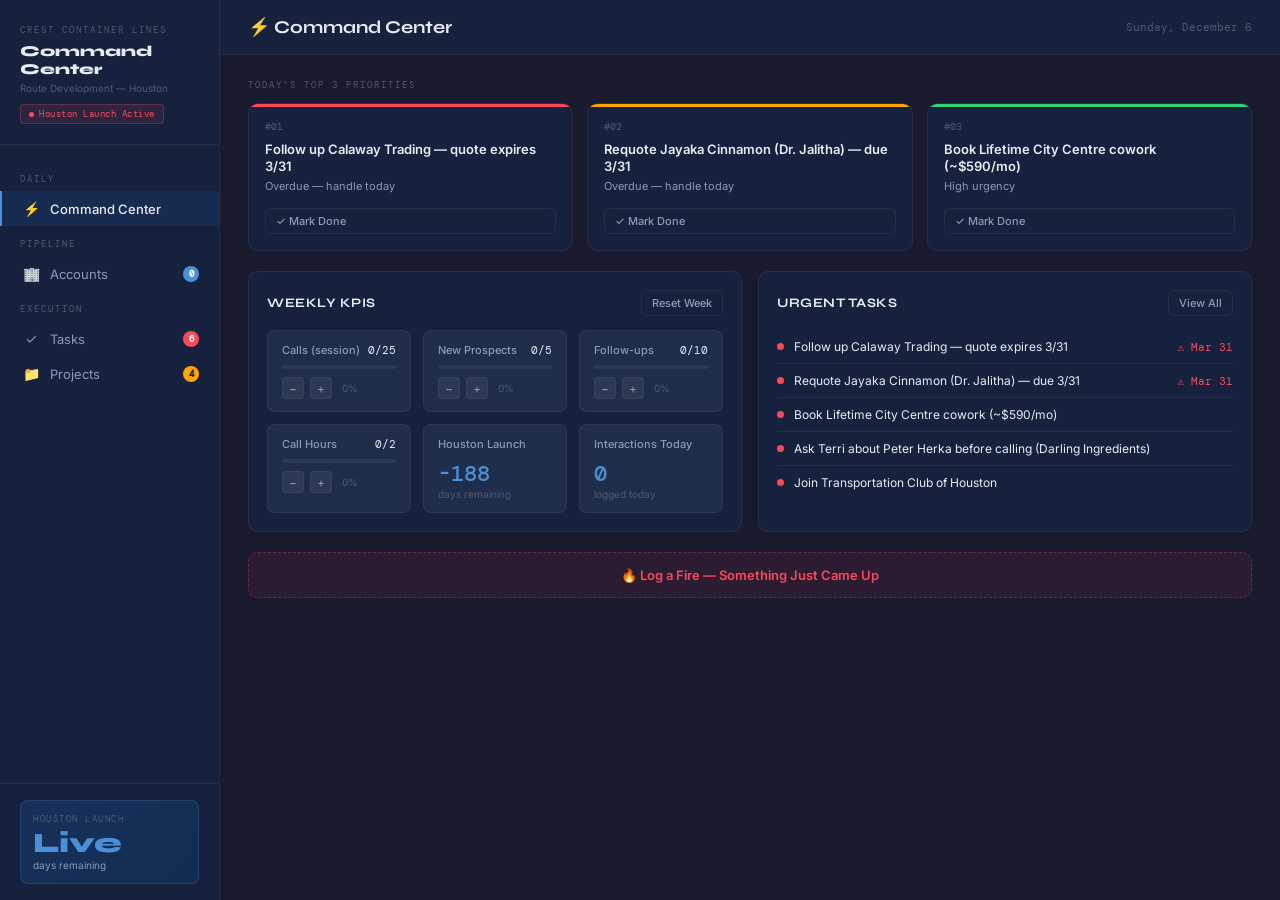
==== hunter-command-center.html @ 7bd04081 "Add files via upload" ====
<!DOCTYPE html>
<html lang="en">
<head>
<meta charset="UTF-8">
<meta name="viewport" content="width=device-width, initial-scale=1.0">
<title>Hunter's Command Center</title>
<link href="https://fonts.googleapis.com/css2?family=DM+Mono:wght@400;500&family=Syne:wght@400;600;700;800&family=Inter:wght@300;400;500;600&display=swap" rel="stylesheet">
<style>
  :root {
    --navy: #1B3A6B;
    --navy-dark: #1A1A2E;
    --surface: #16213E;
    --surface-2: #1e2d4a;
    --accent: #0F3460;
    --accent-2: #2a4a7f;
    --text: #e8edf5;
    --text-dim: #8a9bb5;
    --text-muted: #4a5a72;
    --hot: #ff4757;
    --warm: #ffa502;
    --cold: #2ed573;
    --high: #ff4757;
    --medium: #ffa502;
    --low: #54a0ff;
    --border: rgba(255,255,255,0.06);
    --border-hover: rgba(255,255,255,0.12);
    --sidebar-width: 220px;
    --font-display: 'Syne', sans-serif;
    --font-body: 'Inter', sans-serif;
    --font-mono: 'DM Mono', monospace;
  }
  * { margin: 0; padding: 0; box-sizing: border-box; }
  body { font-family: var(--font-body); background: var(--navy-dark); color: var(--text); height: 100vh; overflow: hidden; display: flex; }

  /* SIDEBAR */
  #sidebar { width: var(--sidebar-width); background: var(--surface); border-right: 1px solid var(--border); display: flex; flex-direction: column; flex-shrink: 0; z-index: 10; }
  .sidebar-brand { padding: 24px 20px 20px; border-bottom: 1px solid var(--border); }
  .sidebar-brand .brand-tag { font-family: var(--font-mono); font-size: 9px; color: var(--text-muted); text-transform: uppercase; letter-spacing: 2px; margin-bottom: 6px; }
  .sidebar-brand h1 { font-family: var(--font-display); font-size: 15px; font-weight: 800; color: var(--text); line-height: 1.2; }
  .sidebar-brand .brand-sub { font-size: 10px; color: var(--text-muted); margin-top: 4px; }
  .houston-badge { display: inline-flex; align-items: center; gap: 5px; background: rgba(255,71,87,0.1); border: 1px solid rgba(255,71,87,0.25); border-radius: 4px; padding: 3px 8px; margin-top: 10px; font-family: var(--font-mono); font-size: 9px; color: var(--hot); letter-spacing: 0.5px; }
  .houston-badge .dot { width: 5px; height: 5px; background: var(--hot); border-radius: 50%; animation: pulse 2s infinite; }
  @keyframes pulse { 0%,100%{opacity:1} 50%{opacity:0.3} }
  .sidebar-nav { padding: 16px 0; flex: 1; }
  .nav-section-label { font-family: var(--font-mono); font-size: 9px; color: var(--text-muted); text-transform: uppercase; letter-spacing: 2px; padding: 0 20px; margin: 12px 0 6px; }
  .nav-item { display: flex; align-items: center; gap: 10px; padding: 9px 20px; cursor: pointer; transition: all 0.15s; border-left: 2px solid transparent; font-size: 13px; font-weight: 400; color: var(--text-dim); user-select: none; }
  .nav-item:hover { background: rgba(255,255,255,0.04); color: var(--text); }
  .nav-item.active { background: rgba(27,58,107,0.4); border-left-color: #4a90d9; color: var(--text); font-weight: 500; }
  .nav-item .nav-icon { font-size: 14px; width: 18px; text-align: center; }
  .nav-badge { margin-left: auto; background: var(--hot); color: white; font-size: 9px; font-weight: 600; padding: 2px 5px; border-radius: 10px; font-family: var(--font-mono); min-width: 16px; text-align: center; }
  .nav-badge.warm { background: var(--warm); color: #1a1a1a; }
  .nav-badge.blue { background: #4a90d9; }
  .sidebar-footer { padding: 16px 20px; border-top: 1px solid var(--border); }
  .countdown-widget { background: linear-gradient(135deg,rgba(27,58,107,0.6),rgba(15,52,96,0.6)); border: 1px solid rgba(74,144,217,0.2); border-radius: 8px; padding: 12px; }
  .countdown-widget .label { font-family: var(--font-mono); font-size: 9px; color: var(--text-muted); text-transform: uppercase; letter-spacing: 1.5px; margin-bottom: 4px; }
  .countdown-widget .days { font-family: var(--font-display); font-size: 28px; font-weight: 800; color: #4a90d9; line-height: 1; }
  .countdown-widget .days-label { font-size: 10px; color: var(--text-dim); margin-top: 2px; }

  /* MAIN */
  #main { flex: 1; overflow: hidden; display: flex; flex-direction: column; }
  .topbar { padding: 16px 28px; border-bottom: 1px solid var(--border); display: flex; align-items: center; justify-content: space-between; background: var(--surface); flex-shrink: 0; }
  .topbar-title { font-family: var(--font-display); font-size: 18px; font-weight: 700; }
  .topbar-actions { display: flex; gap: 10px; align-items: center; }
  .btn { padding: 7px 14px; border-radius: 6px; border: none; cursor: pointer; font-size: 12px; font-weight: 500; font-family: var(--font-body); transition: all 0.15s; display: inline-flex; align-items: center; gap: 6px; }
  .btn-primary { background: #1B3A6B; color: white; border: 1px solid rgba(74,144,217,0.3); }
  .btn-primary:hover { background: #2a4a7f; }
  .btn-ghost { background: transparent; color: var(--text-dim); border: 1px solid var(--border); }
  .btn-ghost:hover { background: rgba(255,255,255,0.05); color: var(--text); border-color: var(--border-hover); }
  .btn-danger { background: rgba(255,71,87,0.15); color: var(--hot); border: 1px solid rgba(255,71,87,0.3); }
  .btn-danger:hover { background: rgba(255,71,87,0.25); }
  .btn-sm { padding: 5px 10px; font-size: 11px; }
  .page-content { flex: 1; overflow-y: auto; padding: 24px 28px; }
  .page-content::-webkit-scrollbar { width: 4px; }
  .page-content::-webkit-scrollbar-thumb { background: var(--accent-2); border-radius: 2px; }
  .page { display: none; }
  .page.active { display: block; }

  /* CARDS */
  .card { background: var(--surface); border: 1px solid var(--border); border-radius: 10px; padding: 18px; transition: border-color 0.15s; }
  .card:hover { border-color: var(--border-hover); }
  .card-header { display: flex; align-items: center; justify-content: space-between; margin-bottom: 14px; }
  .card-title { font-family: var(--font-display); font-size: 13px; font-weight: 700; color: var(--text); text-transform: uppercase; letter-spacing: 0.5px; }
  .section-label { font-family: var(--font-mono); font-size: 9px; color: var(--text-muted); text-transform: uppercase; letter-spacing: 2px; margin-bottom: 12px; }
  .grid-2 { display: grid; grid-template-columns: 1fr 1fr; gap: 16px; }
  .mb-20 { margin-bottom: 20px; }

  /* TOP 3 */
  .top3-grid { display: grid; grid-template-columns: repeat(3,1fr); gap: 14px; margin-bottom: 20px; }
  .top3-card { background: var(--surface); border: 1px solid var(--border); border-radius: 10px; padding: 16px; position: relative; overflow: hidden; }
  .top3-card::before { content:''; position: absolute; top:0; left:0; right:0; height:3px; }
  .top3-card.priority-1::before { background: var(--hot); }
  .top3-card.priority-2::before { background: var(--warm); }
  .top3-card.priority-3::before { background: var(--cold); }
  .top3-number { font-family: var(--font-mono); font-size: 10px; color: var(--text-muted); margin-bottom: 8px; }
  .top3-action { font-size: 13px; font-weight: 600; color: var(--text); margin-bottom: 4px; line-height: 1.3; }
  .top3-why { font-size: 11px; color: var(--text-dim); margin-bottom: 14px; line-height: 1.4; }

  /* KPI */
  .kpi-grid { display: grid; grid-template-columns: repeat(3,1fr); gap: 12px; }
  .kpi-item { background: var(--surface-2); border: 1px solid var(--border); border-radius: 8px; padding: 12px 14px; }
  .kpi-header { display: flex; justify-content: space-between; align-items: center; margin-bottom: 8px; }
  .kpi-label { font-size: 11px; color: var(--text-dim); font-weight: 500; }
  .kpi-value { font-family: var(--font-mono); font-size: 11px; color: var(--text); }
  .kpi-bar-track { height: 4px; background: rgba(255,255,255,0.06); border-radius: 2px; overflow: hidden; margin-bottom: 8px; }
  .kpi-bar-fill { height: 100%; border-radius: 2px; transition: width 0.3s; background: #4a90d9; }
  .kpi-controls { display: flex; gap: 6px; align-items: center; }
  .kpi-btn { background: rgba(255,255,255,0.06); border: 1px solid var(--border); border-radius: 4px; color: var(--text-dim); cursor: pointer; font-size: 12px; width: 22px; height: 22px; display: flex; align-items: center; justify-content: center; transition: all 0.15s; font-family: var(--font-body); }
  .kpi-btn:hover { background: rgba(255,255,255,0.1); color: var(--text); }

  /* FIRE */
  .fire-btn { width: 100%; padding: 14px; background: rgba(255,71,87,0.08); border: 1px dashed rgba(255,71,87,0.3); border-radius: 10px; color: var(--hot); cursor: pointer; font-size: 13px; font-weight: 600; font-family: var(--font-body); transition: all 0.15s; display: flex; align-items: center; justify-content: center; gap: 8px; }
  .fire-btn:hover { background: rgba(255,71,87,0.14); border-style: solid; }

  /* HOME TASKS */
  .task-row { display: flex; align-items: center; gap: 10px; padding: 9px 0; border-bottom: 1px solid var(--border); font-size: 12px; }
  .task-row:last-child { border-bottom: none; }
  .task-urgency-dot { width: 7px; height: 7px; border-radius: 50%; flex-shrink: 0; }
  .urgency-high { background: var(--high); }
  .urgency-medium { background: var(--medium); }
  .urgency-low { background: var(--low); }
  .task-name { flex: 1; color: var(--text); }
  .task-due { color: var(--text-muted); font-size: 11px; font-family: var(--font-mono); }
  .task-overdue { color: var(--hot); }

  /* CRM */
  .pipeline-tabs { display: flex; gap: 6px; margin-bottom: 20px; flex-wrap: wrap; }
  .pipeline-tab { padding: 5px 12px; border-radius: 20px; font-size: 11px; font-weight: 500; cursor: pointer; border: 1px solid var(--border); background: transparent; color: var(--text-dim); transition: all 0.15s; font-family: var(--font-body); display: flex; align-items: center; gap: 5px; }
  .pipeline-tab:hover { border-color: var(--border-hover); color: var(--text); }
  .pipeline-tab.active { background: #1B3A6B; border-color: rgba(74,144,217,0.4); color: white; }
  .pipeline-tab .tab-count { background: rgba(255,255,255,0.15); border-radius: 10px; padding: 1px 5px; font-size: 9px; font-family: var(--font-mono); }
  .crm-search { position: relative; margin-bottom: 16px; }
  .crm-search input { width: 100%; background: var(--surface); border: 1px solid var(--border); border-radius: 8px; padding: 10px 16px 10px 36px; color: var(--text); font-size: 13px; font-family: var(--font-body); outline: none; transition: border-color 0.15s; }
  .crm-search input:focus { border-color: rgba(74,144,217,0.4); }
  .crm-search input::placeholder { color: var(--text-muted); }
  .crm-search .search-icon { position: absolute; left: 12px; top: 50%; transform: translateY(-50%); color: var(--text-muted); font-size: 13px; }
  .accounts-list { display: flex; flex-direction: column; gap: 8px; }
  .account-card { background: var(--surface); border: 1px solid var(--border); border-radius: 10px; padding: 16px; cursor: pointer; transition: all 0.15s; }
  .account-card:hover { border-color: var(--border-hover); background: var(--surface-2); }
  .account-card.stale-warn { border-left: 3px solid var(--warm); }
  .account-card.stale-hot { border-left: 3px solid var(--hot); }
  .account-card-header { display: flex; align-items: flex-start; justify-content: space-between; margin-bottom: 8px; }
  .account-name { font-weight: 600; font-size: 14px; color: var(--text); }
  .account-company { font-size: 11px; color: var(--text-dim); margin-top: 1px; }
  .account-meta { display: flex; gap: 8px; align-items: center; flex-wrap: wrap; margin-top: 8px; }
  .tag { display: inline-flex; align-items: center; padding: 2px 8px; border-radius: 4px; font-size: 10px; font-weight: 500; font-family: var(--font-mono); }
  .tag-stage { background: rgba(74,144,217,0.12); color: #4a90d9; border: 1px solid rgba(74,144,217,0.2); }
  .tag-commodity { background: rgba(46,213,115,0.1); color: var(--cold); border: 1px solid rgba(46,213,115,0.2); }
  .tag-project { background: rgba(27,58,107,0.5); color: var(--text-dim); border: 1px solid rgba(74,144,217,0.15); }
  .account-touches { font-family: var(--font-mono); font-size: 10px; color: var(--text-muted); }
  .stale-badge { font-family: var(--font-mono); font-size: 9px; padding: 2px 7px; border-radius: 4px; }
  .stale-warn-badge { background: rgba(255,165,2,0.1); color: var(--warm); border: 1px solid rgba(255,165,2,0.25); }
  .stale-hot-badge { background: rgba(255,71,87,0.1); color: var(--hot); border: 1px solid rgba(255,71,87,0.25); }

  /* MODAL */
  .modal-overlay { position: fixed; inset: 0; background: rgba(0,0,0,0.7); z-index: 100; display: none; align-items: center; justify-content: center; padding: 20px; }
  .modal-overlay.open { display: flex; }
  .modal { background: var(--surface); border: 1px solid var(--border-hover); border-radius: 14px; width: 100%; max-width: 720px; max-height: 85vh; overflow-y: auto; padding: 28px; }
  .modal::-webkit-scrollbar { width: 4px; }
  .modal::-webkit-scrollbar-thumb { background: var(--accent-2); border-radius: 2px; }
  .modal-header { display: flex; justify-content: space-between; align-items: flex-start; margin-bottom: 20px; }
  .modal-close { background: transparent; border: 1px solid var(--border); color: var(--text-dim); cursor: pointer; border-radius: 6px; width: 30px; height: 30px; display: flex; align-items: center; justify-content: center; font-size: 14px; transition: all 0.15s; font-family: var(--font-body); }
  .modal-close:hover { background: rgba(255,255,255,0.06); color: var(--text); }
  .modal-section { margin-bottom: 20px; padding-bottom: 20px; border-bottom: 1px solid var(--border); }
  .modal-section:last-child { border-bottom: none; margin-bottom: 0; padding-bottom: 0; }
  .modal-label { font-family: var(--font-mono); font-size: 9px; color: var(--text-muted); text-transform: uppercase; letter-spacing: 2px; margin-bottom: 10px; }
  .field-grid { display: grid; grid-template-columns: 1fr 1fr; gap: 10px; }
  .field-item label { display: block; font-size: 10px; color: var(--text-muted); margin-bottom: 4px; }
  .field-item input, .field-item select, .field-item textarea { width: 100%; background: var(--accent); border: 1px solid var(--border); border-radius: 6px; padding: 8px 10px; color: var(--text); font-size: 12px; font-family: var(--font-body); outline: none; transition: border-color 0.15s; }
  .field-item textarea { resize: vertical; min-height: 70px; }
  .field-item input:focus, .field-item select:focus, .field-item textarea:focus { border-color: rgba(74,144,217,0.4); }
  .field-item select option { background: var(--surface); }
  .interaction-item { padding: 10px 12px; background: var(--accent); border-radius: 7px; margin-bottom: 8px; font-size: 12px; }
  .interaction-meta { display: flex; gap: 8px; align-items: center; margin-bottom: 4px; }
  .interaction-date { font-family: var(--font-mono); font-size: 10px; color: var(--text-muted); }
  .interaction-type { font-family: var(--font-mono); font-size: 9px; padding: 1px 6px; border-radius: 3px; background: rgba(74,144,217,0.15); color: #4a90d9; }
  .interaction-text { color: var(--text-dim); line-height: 1.4; }
  .touch-count-display { font-family: var(--font-mono); font-size: 11px; color: var(--text-muted); }

  /* TASKS */
  .tasks-filters { display: flex; gap: 8px; margin-bottom: 16px; flex-wrap: wrap; align-items: center; }
  .filter-btn { padding: 4px 12px; border-radius: 20px; font-size: 11px; cursor: pointer; border: 1px solid var(--border); background: transparent; color: var(--text-dim); transition: all 0.15s; font-family: var(--font-body); }
  .filter-btn:hover { border-color: var(--border-hover); color: var(--text); }
  .filter-btn.active { background: #1B3A6B; border-color: rgba(74,144,217,0.4); color: white; }
  .quick-add-bar { display: flex; gap: 8px; margin-bottom: 16px; }
  .quick-add-bar input { flex: 1; background: var(--surface); border: 1px solid var(--border); border-radius: 8px; padding: 10px 14px; color: var(--text); font-size: 13px; font-family: var(--font-body); outline: none; transition: border-color 0.15s; }
  .quick-add-bar input:focus { border-color: rgba(74,144,217,0.4); }
  .quick-add-bar input::placeholder { color: var(--text-muted); }
  .tasks-list { display: flex; flex-direction: column; gap: 6px; }
  .task-item { background: var(--surface); border: 1px solid var(--border); border-radius: 8px; padding: 12px 14px; display: flex; align-items: center; gap: 12px; transition: all 0.15s; }
  .task-item:hover { border-color: var(--border-hover); }
  .task-item.completed { opacity: 0.45; }
  .task-check { width: 17px; height: 17px; border-radius: 4px; border: 1.5px solid var(--text-muted); cursor: pointer; flex-shrink: 0; transition: all 0.15s; display: flex; align-items: center; justify-content: center; font-size: 10px; }
  .task-check:hover { border-color: #4a90d9; }
  .task-check.checked { background: #4a90d9; border-color: #4a90d9; color: white; }
  .task-info { flex: 1; }
  .task-title { font-size: 13px; color: var(--text); font-weight: 500; }
  .task-meta-row { display: flex; gap: 8px; align-items: center; margin-top: 3px; }
  .task-meta-item { font-size: 10px; color: var(--text-muted); font-family: var(--font-mono); }
  .task-meta-item.overdue { color: var(--hot); }
  .task-meta-item.today { color: var(--warm); }
  .urgency-badge { font-size: 9px; font-family: var(--font-mono); padding: 2px 6px; border-radius: 3px; font-weight: 500; }
  .urgency-badge.high { background: rgba(255,71,87,0.12); color: var(--high); }
  .urgency-badge.medium { background: rgba(255,165,2,0.12); color: var(--medium); }
  .urgency-badge.low { background: rgba(84,160,255,0.12); color: var(--low); }
  .recurring-badge { font-size: 9px; font-family: var(--font-mono); padding: 2px 6px; border-radius: 3px; background: rgba(46,213,115,0.1); color: var(--cold); }
  .task-actions { display: flex; gap: 4px; opacity: 0; transition: opacity 0.15s; }
  .task-item:hover .task-actions { opacity: 1; }
  .task-action-btn { background: transparent; border: 1px solid var(--border); border-radius: 4px; color: var(--text-muted); cursor: pointer; width: 24px; height: 24px; display: flex; align-items: center; justify-content: center; font-size: 11px; transition: all 0.15s; font-family: var(--font-body); }
  .task-action-btn:hover { color: var(--text); border-color: var(--border-hover); }
  .task-action-btn.delete:hover { color: var(--hot); border-color: rgba(255,71,87,0.3); }
  .task-modal-grid { display: grid; grid-template-columns: 1fr 1fr; gap: 12px; margin-bottom: 14px; }
  .form-field label { display: block; font-size: 10px; color: var(--text-muted); margin-bottom: 4px; font-family: var(--font-mono); text-transform: uppercase; letter-spacing: 1px; }
  .form-field input, .form-field select, .form-field textarea { width: 100%; background: var(--accent); border: 1px solid var(--border); border-radius: 6px; padding: 8px 10px; color: var(--text); font-size: 12px; font-family: var(--font-body); outline: none; transition: border-color 0.15s; }
  .form-field input:focus, .form-field select:focus, .form-field textarea:focus { border-color: rgba(74,144,217,0.4); }
  .form-field select option { background: var(--surface); }

  /* PROJECTS */
  .projects-grid { display: grid; grid-template-columns: repeat(auto-fill,minmax(320px,1fr)); gap: 16px; }
  .project-card { background: var(--surface); border: 1px solid var(--border); border-radius: 12px; overflow: hidden; transition: all 0.15s; }
  .project-card:hover { border-color: var(--border-hover); }
  .project-color-bar { height: 4px; }
  .project-snapshot { padding: 18px; border-bottom: 1px solid var(--border); }
  .project-snapshot-header { display: flex; justify-content: space-between; align-items: flex-start; margin-bottom: 10px; }
  .project-name { font-family: var(--font-display); font-size: 14px; font-weight: 700; color: var(--text); }
  .project-customer { font-size: 11px; color: var(--text-dim); margin-top: 2px; }
  .status-badge { font-size: 9px; font-family: var(--font-mono); padding: 3px 8px; border-radius: 4px; font-weight: 600; }
  .status-new { background: rgba(84,160,255,0.12); color: var(--low); }
  .status-inprogress { background: rgba(255,165,2,0.12); color: var(--medium); }
  .status-quoted { background: rgba(46,213,115,0.1); color: var(--cold); }
  .status-done { background: rgba(255,255,255,0.06); color: var(--text-muted); }
  .project-blocker { font-size: 11px; color: var(--warm); margin-bottom: 6px; display: flex; align-items: flex-start; gap: 5px; }
  .project-next { font-size: 11px; color: var(--text-dim); display: flex; align-items: flex-start; gap: 5px; }
  .project-detail { padding: 16px 18px; }
  .project-detail-toggle { display: flex; align-items: center; justify-content: space-between; cursor: pointer; font-size: 11px; color: var(--text-muted); margin-bottom: 12px; padding-bottom: 10px; border-bottom: 1px solid var(--border); }
  .project-notes-log { max-height: 160px; overflow-y: auto; margin-bottom: 12px; }
  .project-notes-log::-webkit-scrollbar { width: 3px; }
  .project-notes-log::-webkit-scrollbar-thumb { background: var(--accent-2); }
  .note-entry { padding: 8px 10px; background: var(--accent); border-radius: 6px; margin-bottom: 6px; font-size: 11px; color: var(--text-dim); line-height: 1.4; }
  .note-entry .note-date { font-family: var(--font-mono); font-size: 9px; color: var(--text-muted); margin-bottom: 3px; }
  .project-actions { display: flex; gap: 8px; flex-wrap: wrap; }

  /* CLOSING NOTE */
  .closing-note-banner { position: fixed; bottom: 20px; right: 20px; background: var(--surface); border: 1px solid rgba(255,165,2,0.3); border-radius: 10px; padding: 16px 18px; width: 320px; z-index: 50; box-shadow: 0 8px 32px rgba(0,0,0,0.4); display: none; }
  .closing-note-banner.show { display: block; }
  .closing-note-banner h4 { font-size: 12px; font-weight: 600; color: var(--warm); margin-bottom: 6px; }
  .closing-note-banner p { font-size: 11px; color: var(--text-dim); margin-bottom: 10px; }
  .closing-note-banner textarea { width: 100%; background: var(--accent); border: 1px solid var(--border); border-radius: 6px; padding: 8px; color: var(--text); font-size: 11px; font-family: var(--font-body); resize: none; height: 60px; outline: none; margin-bottom: 8px; }
  .closing-note-actions { display: flex; gap: 6px; }

  /* FIRE MODAL */
  .fire-modal-content { padding: 8px 0; }
  .fire-modal-content textarea { width: 100%; background: var(--accent); border: 1px solid var(--border); border-radius: 8px; padding: 12px; color: var(--text); font-size: 13px; font-family: var(--font-body); resize: none; height: 80px; outline: none; margin-bottom: 12px; }

  /* EMPTY STATE */
  .empty-state { text-align: center; padding: 60px 20px; color: var(--text-muted); }
  .empty-state .empty-icon { font-size: 32px; margin-bottom: 12px; }
  .empty-state h3 { font-size: 14px; color: var(--text-dim); margin-bottom: 6px; }
  .empty-state p { font-size: 12px; }

  /* TOAST */
  .toast { position: fixed; bottom: 20px; left: 50%; transform: translateX(-50%) translateY(80px); background: var(--surface-2); border: 1px solid var(--border-hover); border-radius: 8px; padding: 10px 18px; font-size: 12px; color: var(--text); z-index: 200; transition: transform 0.25s ease; box-shadow: 0 4px 20px rgba(0,0,0,0.4); }
  .toast.show { transform: translateX(-50%) translateY(0); }
  .full-width { width: 100%; }
</style>
</head>
<body>

<nav id="sidebar">
  <div class="sidebar-brand">
    <div class="brand-tag">Crest Container Lines</div>
    <h1>Command<br>Center</h1>
    <div class="brand-sub">Route Development — Houston</div>
    <div class="houston-badge"><span class="dot"></span>Houston Launch Active</div>
  </div>
  <div class="sidebar-nav">
    <div class="nav-section-label">Daily</div>
    <div class="nav-item active" data-page="home"><span class="nav-icon">⚡</span>Command Center</div>
    <div class="nav-section-label">Pipeline</div>
    <div class="nav-item" data-page="crm"><span class="nav-icon">🏢</span>Accounts<span class="nav-badge blue" id="crm-badge">0</span></div>
    <div class="nav-section-label">Execution</div>
    <div class="nav-item" data-page="tasks"><span class="nav-icon">✓</span>Tasks<span class="nav-badge" id="tasks-badge" style="display:none">0</span></div>
    <div class="nav-item" data-page="projects"><span class="nav-icon">📁</span>Projects<span class="nav-badge warm" id="projects-badge">0</span></div>
  </div>
  <div class="sidebar-footer">
    <div class="countdown-widget">
      <div class="label">Houston Launch</div>
      <div class="days" id="countdown-days">--</div>
      <div class="days-label">days remaining</div>
    </div>
  </div>
</nav>

<div id="main">

  <!-- HOME -->
  <div id="page-home" class="page active">
    <div class="topbar">
      <div class="topbar-title">⚡ Command Center</div>
      <div class="topbar-actions"><span style="font-size:11px;color:var(--text-muted);font-family:var(--font-mono)" id="today-date"></span></div>
    </div>
    <div class="page-content">
      <div class="section-label">Today's Top 3 Priorities</div>
      <div class="top3-grid" id="top3-grid"></div>
      <div class="grid-2 mb-20">
        <div class="card">
          <div class="card-header"><span class="card-title">Weekly KPIs</span><button class="btn btn-ghost btn-sm" onclick="resetKPIs()">Reset Week</button></div>
          <div class="kpi-grid" id="kpi-grid"></div>
        </div>
        <div class="card">
          <div class="card-header"><span class="card-title">Urgent Tasks</span><button class="btn btn-ghost btn-sm" onclick="navigate('tasks')">View All</button></div>
          <div id="home-tasks-list"></div>
        </div>
      </div>
      <button class="fire-btn" onclick="openFireModal()">🔥 Log a Fire — Something Just Came Up</button>
    </div>
  </div>

  <!-- CRM -->
  <div id="page-crm" class="page">
    <div class="topbar">
      <div class="topbar-title">🏢 Accounts</div>
      <div class="topbar-actions"><button class="btn btn-primary" onclick="openAccountModal()">+ Add Account</button></div>
    </div>
    <div class="page-content">
      <div class="pipeline-tabs" id="pipeline-tabs">
        <button class="pipeline-tab active" data-stage="All" onclick="filterByStage(this,'All')">All <span class="tab-count" id="count-All">0</span></button>
        <button class="pipeline-tab" data-stage="Target" onclick="filterByStage(this,'Target')">Target <span class="tab-count" id="count-Target">0</span></button>
        <button class="pipeline-tab" data-stage="Contacted" onclick="filterByStage(this,'Contacted')">Contacted <span class="tab-count" id="count-Contacted">0</span></button>
        <button class="pipeline-tab" data-stage="Engaged" onclick="filterByStage(this,'Engaged')">Engaged <span class="tab-count" id="count-Engaged">0</span></button>
        <button class="pipeline-tab" data-stage="Warm" onclick="filterByStage(this,'Warm')">Warm <span class="tab-count" id="count-Warm">0</span></button>
        <button class="pipeline-tab" data-stage="Proposal" onclick="filterByStage(this,'Proposal')">Proposal <span class="tab-count" id="count-Proposal">0</span></button>
        <button class="pipeline-tab" data-stage="Negotiating" onclick="filterByStage(this,'Negotiating')">Negotiating <span class="tab-count" id="count-Negotiating">0</span></button>
        <button class="pipeline-tab" data-stage="Onboarded" onclick="filterByStage(this,'Onboarded')">Onboarded <span class="tab-count" id="count-Onboarded">0</span></button>
        <button class="pipeline-tab" data-stage="Dormant" onclick="filterByStage(this,'Dormant')">Dormant <span class="tab-count" id="count-Dormant">0</span></button>
      </div>
      <div class="crm-search"><span class="search-icon">🔍</span><input type="text" id="crm-search-input" placeholder="Search accounts, contacts, commodities..." oninput="renderAccounts()"></div>
      <div class="accounts-list" id="accounts-list"></div>
    </div>
  </div>

  <!-- TASKS -->
  <div id="page-tasks" class="page">
    <div class="topbar">
      <div class="topbar-title">✓ Tasks</div>
      <div class="topbar-actions"><button class="btn btn-primary" onclick="openTaskModal()">+ Add Task</button></div>
    </div>
    <div class="page-content">
      <div class="quick-add-bar">
        <input type="text" id="quick-task-input" placeholder="Quick add — press Enter..." onkeydown="if(event.key==='Enter')quickAddTask()">
        <button class="btn btn-primary" onclick="quickAddTask()">Add</button>
      </div>
      <div class="tasks-filters">
        <button class="filter-btn active" data-filter="all" onclick="filterTasks(this,'all')">All</button>
        <button class="filter-btn" data-filter="high" onclick="filterTasks(this,'high')">🔴 High</button>
        <button class="filter-btn" data-filter="medium" onclick="filterTasks(this,'medium')">🟡 Medium</button>
        <button class="filter-btn" data-filter="low" onclick="filterTasks(this,'low')">🔵 Low</button>
        <button class="filter-btn" data-filter="recurring" onclick="filterTasks(this,'recurring')">🔄 Recurring</button>
        <button class="filter-btn" data-filter="overdue" onclick="filterTasks(this,'overdue')">⚠️ Overdue</button>
      </div>
      <div class="tasks-list" id="tasks-list"></div>
    </div>
  </div>

  <!-- PROJECTS -->
  <div id="page-projects" class="page">
    <div class="topbar">
      <div class="topbar-title">📁 Projects</div>
      <div class="topbar-actions"><button class="btn btn-primary" onclick="openProjectModal()">+ Add Project</button></div>
    </div>
    <div class="page-content">
      <div class="projects-grid" id="projects-grid"></div>
    </div>
  </div>

</div>

<!-- ACCOUNT MODAL -->
<div class="modal-overlay" id="account-modal">
  <div class="modal">
    <div class="modal-header">
      <div><div style="font-family:var(--font-mono);font-size:9px;color:var(--text-muted);text-transform:uppercase;letter-spacing:2px;margin-bottom:4px">Account</div><div style="font-family:var(--font-display);font-size:18px;font-weight:800" id="account-modal-title">New Account</div></div>
      <button class="modal-close" onclick="closeModal('account-modal')">✕</button>
    </div>
    <div class="modal-section">
      <div class="modal-label">Company Info</div>
      <div class="field-grid">
        <div class="field-item"><label>Company Name *</label><input type="text" id="acc-company" placeholder="Acme Exports Inc."></div>
        <div class="field-item"><label>Industry / Commodity</label><input type="text" id="acc-commodity" placeholder="Pecans, food products..."></div>
        <div class="field-item"><label>Trade Lane</label><input type="text" id="acc-lane" placeholder="Houston to Mumbai"></div>
        <div class="field-item"><label>Est. Volume (containers/yr)</label><input type="number" id="acc-volume" placeholder="12"></div>
        <div class="field-item"><label>Pipeline Stage</label><select id="acc-stage"><option>Target</option><option>Contacted</option><option>Engaged</option><option>Warm</option><option>Proposal</option><option>Negotiating</option><option>Onboarded</option><option>Dormant</option></select></div>
        <div class="field-item"><label>Project</label><select id="acc-project"><option>Crest</option><option>Palletech</option><option>Both</option></select></div>
        <div class="field-item"><label>Current Forwarder</label><input type="text" id="acc-forwarder" placeholder="Kuehne Nagel, self..."></div>
        <div class="field-item"><label>Referral Source</label><select id="acc-referral"><option value="">-- Select --</option><option>Cold Call</option><option>LinkedIn</option><option>Industry Event</option><option>Internal Referral</option><option>Named Referrer</option><option>Datamyne</option></select></div>
      </div>
    </div>
    <div class="modal-section">
      <div class="modal-label">Primary Contact</div>
      <div class="field-grid">
        <div class="field-item"><label>Name</label><input type="text" id="acc-contact-name" placeholder="John Smith"></div>
        <div class="field-item"><label>Title</label><input type="text" id="acc-contact-title" placeholder="Logistics Manager"></div>
        <div class="field-item"><label>Phone</label><input type="text" id="acc-phone" placeholder="713-555-0100"></div>
        <div class="field-item"><label>Email</label><input type="email" id="acc-email" placeholder="john@company.com"></div>
        <div class="field-item"><label>LinkedIn URL</label><input type="text" id="acc-linkedin" placeholder="linkedin.com/in/..."></div>
        <div class="field-item"><label>Preferred Contact</label><select id="acc-pref-contact"><option value="">-- Not set --</option><option>Phone</option><option>Email</option><option>LinkedIn</option><option>Text</option></select></div>
      </div>
    </div>
    <div class="modal-section">
      <div class="modal-label">Notes</div>
      <div class="field-item"><textarea id="acc-notes" placeholder="Key context, requirements, flags..."></textarea></div>
    </div>
    <div style="display:flex;gap:10px;justify-content:flex-end;margin-top:6px">
      <button class="btn btn-ghost" onclick="closeModal('account-modal')">Cancel</button>
      <button class="btn btn-primary" onclick="saveAccount()">Save Account</button>
    </div>
  </div>
</div>

<!-- ACCOUNT DETAIL MODAL -->
<div class="modal-overlay" id="account-detail-modal">
  <div class="modal">
    <div class="modal-header">
      <div><div style="font-family:var(--font-mono);font-size:9px;color:var(--text-muted);text-transform:uppercase;letter-spacing:2px;margin-bottom:4px" id="detail-project-tag">Crest</div><div style="font-family:var(--font-display);font-size:20px;font-weight:800" id="detail-company-name">Company</div><div style="font-size:12px;color:var(--text-dim);margin-top:2px" id="detail-contact-name"></div></div>
      <div style="display:flex;gap:8px;align-items:flex-start"><button class="btn btn-ghost btn-sm" onclick="editCurrentAccount()">Edit</button><button class="modal-close" onclick="closeModal('account-detail-modal')">✕</button></div>
    </div>
    <div class="modal-section">
      <div style="display:flex;gap:8px;flex-wrap:wrap;margin-bottom:12px" id="detail-tags"></div>
      <div class="field-grid">
        <div><div style="font-size:10px;color:var(--text-muted);margin-bottom:3px">Trade Lane</div><div style="font-size:12px" id="detail-lane">--</div></div>
        <div><div style="font-size:10px;color:var(--text-muted);margin-bottom:3px">Volume</div><div style="font-size:12px" id="detail-volume">--</div></div>
        <div><div style="font-size:10px;color:var(--text-muted);margin-bottom:3px">Phone</div><div style="font-size:12px" id="detail-phone">--</div></div>
        <div><div style="font-size:10px;color:var(--text-muted);margin-bottom:3px">Email</div><div style="font-size:12px" id="detail-email">--</div></div>
        <div><div style="font-size:10px;color:var(--text-muted);margin-bottom:3px">Preferred Contact</div><div style="font-size:12px" id="detail-pref">--</div></div>
        <div><div style="font-size:10px;color:var(--text-muted);margin-bottom:3px">Current FF</div><div style="font-size:12px" id="detail-forwarder">--</div></div>
      </div>
      <div style="margin-top:12px" id="detail-notes-block"></div>
    </div>
    <div class="modal-section">
      <div class="modal-label" style="display:flex;justify-content:space-between;align-items:center"><span>Interaction Log</span><span class="touch-count-display" id="detail-touch-count"></span></div>
      <div id="detail-interactions"></div>
      <div style="margin-top:12px">
        <div class="field-grid" style="margin-bottom:8px">
          <div class="field-item"><label>Type</label><select id="new-interaction-type"><option>Call</option><option>Email</option><option>LinkedIn</option><option>Meeting</option><option>Note</option></select></div>
          <div class="field-item"><label>Follow-up Date</label><input type="date" id="new-followup-date"></div>
        </div>
        <div class="field-item" style="margin-bottom:8px"><label>Interaction Notes</label><textarea id="new-interaction-text" placeholder="What happened? What was agreed? What's next?" style="height:60px"></textarea></div>
        <button class="btn btn-primary btn-sm full-width" onclick="logInteraction()">Log Interaction</button>
      </div>
    </div>
    <div style="display:flex;gap:8px;flex-wrap:wrap;margin-top:4px">
      <button class="btn btn-ghost btn-sm" onclick="copyContextToClaude()">📋 Copy Context to Claude</button>
      <button class="btn btn-danger btn-sm" onclick="deleteCurrentAccount()">Delete Account</button>
    </div>
  </div>
</div>

<!-- TASK MODAL -->
<div class="modal-overlay" id="task-modal">
  <div class="modal" style="max-width:500px">
    <div class="modal-header"><div style="font-family:var(--font-display);font-size:18px;font-weight:800" id="task-modal-title">New Task</div><button class="modal-close" onclick="closeModal('task-modal')">✕</button></div>
    <div class="form-field" style="margin-bottom:12px"><label>Task Name *</label><input type="text" id="task-name-input" placeholder="What needs to happen?"></div>
    <div class="task-modal-grid">
      <div class="form-field"><label>Urgency</label><select id="task-urgency"><option value="high">High</option><option value="medium" selected>Medium</option><option value="low">Low</option></select></div>
      <div class="form-field"><label>Due Date</label><input type="date" id="task-due"></div>
      <div class="form-field"><label>Project</label><select id="task-project"><option value="">None</option><option value="Crest">Crest</option><option value="Palletech">Palletech</option><option value="CHB">CHB Exam</option><option value="Personal">Personal</option></select></div>
      <div class="form-field"><label>Recurrence</label><select id="task-recurrence" onchange="document.getElementById('custom-recurrence-field').style.display=this.value==='custom'?'block':'none'"><option value="none">None</option><option value="daily">Daily</option><option value="weekly">Weekly</option><option value="mwf">Mon/Wed/Fri</option><option value="custom">Custom</option></select></div>
    </div>
    <div class="form-field" id="custom-recurrence-field" style="display:none;margin-bottom:12px"><label>Every X days</label><input type="number" id="task-custom-days" placeholder="7" min="1"></div>
    <div style="display:flex;gap:10px;justify-content:flex-end;margin-top:8px"><button class="btn btn-ghost" onclick="closeModal('task-modal')">Cancel</button><button class="btn btn-primary" onclick="saveTask()">Save Task</button></div>
  </div>
</div>

<!-- PROJECT MODAL -->
<div class="modal-overlay" id="project-modal">
  <div class="modal" style="max-width:560px">
    <div class="modal-header"><div style="font-family:var(--font-display);font-size:18px;font-weight:800" id="project-modal-title">New Project</div><button class="modal-close" onclick="closeModal('project-modal')">✕</button></div>
    <div class="field-grid" style="margin-bottom:12px">
      <div class="field-item"><label>Project Name *</label><input type="text" id="proj-name" placeholder="Everest Stone Drayage Trial"></div>
      <div class="field-item"><label>Customer</label><input type="text" id="proj-customer" placeholder="Everest Stone"></div>
      <div class="field-item"><label>Status</label><select id="proj-status"><option value="new">New</option><option value="inprogress">In Progress</option><option value="quoted">Quoted</option><option value="done">Done</option></select></div>
      <div class="field-item"><label>Color</label><select id="proj-color"><option value="#4a90d9">Blue</option><option value="#2ed573">Green</option><option value="#ffa502">Amber</option><option value="#ff4757">Red</option><option value="#a29bfe">Purple</option></select></div>
    </div>
    <div class="field-item" style="margin-bottom:12px"><label>What they need (one sentence)</label><input type="text" id="proj-desc" placeholder="Drayage from Port Houston to facility in Katy TX"></div>
    <div class="field-grid" style="margin-bottom:12px">
      <div class="field-item"><label>Blocker</label><input type="text" id="proj-blocker" placeholder="Waiting on rate from JC"></div>
      <div class="field-item"><label>Next Action</label><input type="text" id="proj-next" placeholder="Follow up with JC by Friday"></div>
    </div>
    <div style="display:flex;gap:10px;justify-content:flex-end"><button class="btn btn-ghost" onclick="closeModal('project-modal')">Cancel</button><button class="btn btn-primary" onclick="saveProject()">Save Project</button></div>
  </div>
</div>

<!-- FIRE MODAL -->
<div class="modal-overlay" id="fire-modal">
  <div class="modal" style="max-width:480px">
    <div class="modal-header"><div style="font-family:var(--font-display);font-size:18px;font-weight:800;color:var(--hot)">🔥 Log a Fire</div><button class="modal-close" onclick="closeModal('fire-modal')">✕</button></div>
    <div class="fire-modal-content">
      <textarea id="fire-text" placeholder="What just came up? Be specific."></textarea>
      <p style="font-size:11px;color:var(--text-muted);margin-bottom:12px">Will be triaged by urgency and added to your task list.</p>
      <div style="display:flex;gap:10px"><button class="btn btn-ghost" onclick="closeModal('fire-modal')">Cancel</button><button class="btn btn-primary" onclick="categorizeFire()">Categorize + Add</button></div>
    </div>
  </div>
</div>

<!-- CLOSING NOTE BANNER -->
<div class="closing-note-banner" id="closing-note-banner">
  <h4>⚡ Quick note before you go</h4>
  <p>What just happened on <span id="closing-project-name">this project</span> and what's next?</p>
  <textarea id="closing-note-text" placeholder="30 seconds. What happened and what's next?"></textarea>
  <div class="closing-note-actions"><button class="btn btn-ghost btn-sm" onclick="dismissClosingNote()">Skip</button><button class="btn btn-primary btn-sm" onclick="saveClosingNote()">Save Note</button></div>
</div>

<div class="toast" id="toast"></div>

<script>
// ============================================================
// DATA LAYER
// ============================================================
const DB = {
  get(k) { try { return JSON.parse(localStorage.getItem('hcc_'+k)) || []; } catch { return []; } },
  set(k,v) { localStorage.setItem('hcc_'+k, JSON.stringify(v)); },
  getObj(k,d={}) { try { return JSON.parse(localStorage.getItem('hcc_'+k)) || d; } catch { return d; } },
  setObj(k,v) { localStorage.setItem('hcc_'+k, JSON.stringify(v)); }
};

// ============================================================
// UTILITIES
// ============================================================
function uid() { return Date.now().toString(36)+Math.random().toString(36).slice(2,7); }
function today() { return new Date().toISOString().split('T')[0]; }
function getWeekStart() {
  const d=new Date(); const day=d.getDay(); const diff=d.getDate()-day+(day===0?-6:1);
  return new Date(d.setDate(diff)).toISOString().split('T')[0];
}
function nextWeekday(offset=0) { const d=new Date(); d.setDate(d.getDate()+offset); return d.toISOString().split('T')[0]; }
function nextMWF() {
  const d=new Date(); const day=d.getDay();
  let add=1;
  if(day===1||day===3||day===5) add=0;
  else if(day===2||day===4) add=1;
  else if(day===6) add=2;
  else add=1;
  if(add===0) { const now=new Date(); if(d<=now) add=2; }
  d.setDate(d.getDate()+add);
  return d.toISOString().split('T')[0];
}
function formatDate(s) {
  if(!s) return '';
  const d=new Date(s+'T00:00:00');
  return d.toLocaleDateString('en-US',{month:'short',day:'numeric'});
}
function daysUntil(s) { if(!s) return null; const d=new Date(s+'T00:00:00'); const n=new Date(); n.setHours(0,0,0,0); return Math.round((d-n)/86400000); }
function daysSince(s) { if(!s) return 999; const d=new Date(s+'T00:00:00'); const n=new Date(); n.setHours(0,0,0,0); return Math.round((n-d)/86400000); }
function isOverdue(t) { if(!t.due||t.completed) return false; return daysUntil(t.due)<0; }
function showToast(msg) { const t=document.getElementById('toast'); t.textContent=msg; t.classList.add('show'); setTimeout(()=>t.classList.remove('show'),2500); }

// ============================================================
// SEED DATA
// ============================================================
function seedIfEmpty() {
  if(localStorage.getItem('hcc_seeded_v2')) return;
  DB.set('projects',[
    {id:uid(),name:'Crest Houston Launch',customer:'Internal',status:'inprogress',color:'#4a90d9',desc:"Open Crest's Houston office solo by June 1, 2026",blocker:'Car purchase, cowork booking still open',next:'Book Lifetime City Centre cowork this week',notes:[],created:today()},
    {id:uid(),name:'Palletech Partnership',customer:'Christian / Gavin / Sudash',status:'inprogress',color:'#2ed573',desc:'Sell bio-pallets in US market alongside freight',blocker:'Review Christian calculator',next:'Weekly touchpoint with Christian',notes:[],created:today()},
    {id:uid(),name:'CHB Exam Prep',customer:'Internal',status:'inprogress',color:'#a29bfe',desc:'Pass Customs Broker License exam October 2026',blocker:'No one checking if studying',next:'Study session Mon/Wed/Fri',notes:[],created:today()},
    {id:uid(),name:'Real Estate Houston',customer:'Internal',status:'new',color:'#ffa502',desc:'Buy duplex owner-occupied, house hack, BRRR later',blocker:'Zero actions taken — waiting until Houston',next:'Call Sean Morris for Houston realtor intro',notes:[],created:today()}
  ]);
  DB.set('tasks',[
    {id:uid(),name:'Book Lifetime City Centre cowork (~$590/mo)',urgency:'high',project:'Crest',due:'',recurrence:'none',completed:false,created:today()},
    {id:uid(),name:'Ask Terri about Peter Herka before calling (Darling Ingredients)',urgency:'high',project:'Crest',due:'',recurrence:'none',completed:false,created:today()},
    {id:uid(),name:'Follow up Calaway Trading — quote expires 3/31',urgency:'high',project:'Crest',due:'2026-03-31',recurrence:'none',completed:false,created:today()},
    {id:uid(),name:'Requote Jayaka Cinnamon (Dr. Jalitha) — due 3/31',urgency:'high',project:'Crest',due:'2026-03-31',recurrence:'none',completed:false,created:today()},
    {id:uid(),name:'Join Transportation Club of Houston',urgency:'high',project:'Crest',due:'',recurrence:'none',completed:false,created:today()},
    {id:uid(),name:'Research Houston industry associations (CSCMP, NAFTZ, AAEI)',urgency:'high',project:'Crest',due:'',recurrence:'none',completed:false,created:today()},
    {id:uid(),name:'CHB Exam study session',urgency:'medium',project:'CHB',due:nextMWF(),recurrence:'mwf',completed:false,created:today()},
    {id:uid(),name:'Palletech weekly touchpoint',urgency:'medium',project:'Palletech',due:nextWeekday(1),recurrence:'weekly',completed:false,created:today()},
    {id:uid(),name:'Call Jack at Dragon Poly (back from travel)',urgency:'medium',project:'Crest',due:nextWeekday(1),recurrence:'none',completed:false,created:today()},
    {id:uid(),name:'Get Real ID',urgency:'medium',project:'Personal',due:'',recurrence:'none',completed:false,created:today()},
    {id:uid(),name:'Renew passport',urgency:'medium',project:'Personal',due:'',recurrence:'none',completed:false,created:today()},
    {id:uid(),name:'See dermatologist before leaving WA',urgency:'medium',project:'Personal',due:'',recurrence:'none',completed:false,created:today()},
    {id:uid(),name:'Finish CHB video lectures',urgency:'medium',project:'CHB',due:'',recurrence:'none',completed:false,created:today()},
    {id:uid(),name:'Get Shadwell weekly update on Mabroc Teas',urgency:'low',project:'Crest',due:'',recurrence:'weekly',completed:false,created:today()},
  ]);
  DB.setObj('kpis',{calls:0,callsGoal:25,prospects:0,prospectsGoal:5,followups:0,followupsGoal:10,callHours:0,callHoursGoal:2,weekStart:getWeekStart()});
  localStorage.setItem('hcc_seeded_v2','1');
}

// ============================================================
// NAVIGATION
// ============================================================
let currentPage='home';
let lastProjectId=null;

function navigate(page) {
  if(currentPage==='projects'&&page!=='projects'&&lastProjectId) showClosingNote(lastProjectId);
  document.querySelectorAll('.page').forEach(p=>p.classList.remove('active'));
  document.querySelectorAll('.nav-item').forEach(n=>n.classList.remove('active'));
  document.getElementById('page-'+page).classList.add('active');
  document.querySelector('[data-page="'+page+'"]').classList.add('active');
  currentPage=page;
  if(page==='home') renderHome();
  if(page==='crm') renderAccounts();
  if(page==='tasks') renderTasks();
  if(page==='projects') renderProjects();
  updateBadges();
}

document.querySelectorAll('.nav-item').forEach(item=>{
  item.addEventListener('click',()=>navigate(item.dataset.page));
});

function updateBadges() {
  const tasks=DB.get('tasks').filter(t=>!t.completed&&(t.urgency==='high'||isOverdue(t)));
  const tb=document.getElementById('tasks-badge');
  tb.textContent=tasks.length; tb.style.display=tasks.length?'':'none';
  const accounts=DB.get('accounts');
  document.getElementById('crm-badge').textContent=accounts.length;
  const projects=DB.get('projects').filter(p=>p.status!=='done');
  document.getElementById('projects-badge').textContent=projects.length;
}

function updateCountdown() {
  const launch=new Date('2026-06-01T00:00:00');
  const days=Math.ceil((launch-new Date())/86400000);
  document.getElementById('countdown-days').textContent=days>0?days:'Live';
}

function updateDateDisplay() {
  document.getElementById('today-date').textContent=new Date().toLocaleDateString('en-US',{weekday:'long',month:'long',day:'numeric'});
}

// ============================================================
// HOME
// ============================================================
function renderHome() { renderTop3(); renderKPIs(); renderHomeTasks(); }

function renderTop3() {
  const grid=document.getElementById('top3-grid');
  const tasks=DB.get('tasks').filter(t=>!t.completed);
  const accounts=DB.get('accounts');
  const priorities=[];

  tasks.filter(t=>t.urgency==='high'&&isOverdue(t)).forEach(t=>{
    priorities.push({action:t.name,why:'Overdue — handle today',id:t.id,type:'task'});
  });
  accounts.filter(a=>a.lastContacted&&daysSince(a.lastContacted)>=14).slice(0,2).forEach(a=>{
    priorities.push({action:'Follow up: '+a.company,why:daysSince(a.lastContacted)+'d since last contact',type:'account'});
  });
  tasks.filter(t=>t.urgency==='high'&&!isOverdue(t)&&t.due&&daysUntil(t.due)<=1).forEach(t=>{
    priorities.push({action:t.name,why:t.due?'Due '+formatDate(t.due):'High urgency',id:t.id,type:'task'});
  });
  tasks.filter(t=>t.urgency==='high').forEach(t=>{
    priorities.push({action:t.name,why:'High urgency',id:t.id,type:'task'});
  });

  const seen=new Set(); const top3=[];
  for(const p of priorities) { if(!seen.has(p.action)&&top3.length<3){seen.add(p.action);top3.push(p);} }

  if(top3.length===0){
    grid.innerHTML='<div style="grid-column:1/-1" class="empty-state"><div class="empty-icon">🎯</div><h3>No urgent priorities</h3><p>Add tasks or accounts to populate your Top 3.</p></div>';
    return;
  }

  const colors=['priority-1','priority-2','priority-3'];
  const nums=['01','02','03'];
  grid.innerHTML=top3.map((p,i)=>`
    <div class="top3-card ${colors[i]}">
      <div class="top3-number">#${nums[i]}</div>
      <div class="top3-action">${p.action}</div>
      <div class="top3-why">${p.why}</div>
      <button class="btn btn-ghost btn-sm full-width" onclick="markDoneFromHome('${p.action.replace(/'/g,"\\'")}')">✓ Mark Done</button>
    </div>`).join('');
}

function markDoneFromHome(taskName) {
  const tasks=DB.get('tasks');
  const idx=tasks.findIndex(t=>t.name===taskName);
  if(idx!==-1){
    if(tasks[idx].recurrence&&tasks[idx].recurrence!=='none'){
      tasks[idx].due=nextRecurrenceDate(tasks[idx]);
    } else { tasks[idx].completed=true; }
    DB.set('tasks',tasks); showToast('Done ✓'); renderHome(); updateBadges();
  }
}

function renderKPIs() {
  const kpis=DB.getObj('kpis',{calls:0,callsGoal:25,prospects:0,prospectsGoal:5,followups:0,followupsGoal:10,callHours:0,callHoursGoal:2,weekStart:getWeekStart()});
  const ws=getWeekStart();
  if(kpis.weekStart!==ws){kpis.calls=0;kpis.prospects=0;kpis.followups=0;kpis.callHours=0;kpis.weekStart=ws;DB.setObj('kpis',kpis);}

  const daysLeft=Math.ceil((new Date('2026-06-01')-new Date())/86400000);
  const todayInt=DB.get('interactions').filter(i=>i.date===today()).length;

  const items=[
    {key:'calls',label:'Calls (session)',goal:'callsGoal'},
    {key:'prospects',label:'New Prospects',goal:'prospectsGoal'},
    {key:'followups',label:'Follow-ups',goal:'followupsGoal'},
    {key:'callHours',label:'Call Hours',goal:'callHoursGoal'},
  ];

  const grid=document.getElementById('kpi-grid');
  grid.innerHTML=items.map(item=>{
    const val=kpis[item.key]||0; const goal=kpis[item.goal]||1;
    const pct=Math.min(100,Math.round(val/goal*100));
    return `<div class="kpi-item">
      <div class="kpi-header"><span class="kpi-label">${item.label}</span><span class="kpi-value">${val}/${goal}</span></div>
      <div class="kpi-bar-track"><div class="kpi-bar-fill" style="width:${pct}%;${pct>=100?'background:var(--cold)':''}"></div></div>
      <div class="kpi-controls">
        <button class="kpi-btn" onclick="adjustKPI('${item.key}',-1)">−</button>
        <button class="kpi-btn" onclick="adjustKPI('${item.key}',1)">+</button>
        <span style="font-size:10px;color:var(--text-muted);margin-left:4px">${pct}%</span>
      </div>
    </div>`;
  }).join('')
  + `<div class="kpi-item"><div class="kpi-header"><span class="kpi-label">Houston Launch</span></div><div style="font-family:var(--font-mono);font-size:22px;color:#4a90d9;font-weight:500">${daysLeft}</div><div style="font-size:10px;color:var(--text-muted)">days remaining</div></div>`
  + `<div class="kpi-item"><div class="kpi-header"><span class="kpi-label">Interactions Today</span></div><div style="font-family:var(--font-mono);font-size:22px;color:#4a90d9;font-weight:500">${todayInt}</div><div style="font-size:10px;color:var(--text-muted)">logged today</div></div>`;
}

function adjustKPI(key,delta) {
  const kpis=DB.getObj('kpis'); kpis[key]=Math.max(0,(kpis[key]||0)+delta);
  DB.setObj('kpis',kpis); renderKPIs();
}

function resetKPIs() {
  const kpis=DB.getObj('kpis'); kpis.calls=0;kpis.prospects=0;kpis.followups=0;kpis.callHours=0;
  DB.setObj('kpis',kpis); renderKPIs(); showToast('KPIs reset');
}

function renderHomeTasks() {
  const tasks=DB.get('tasks').filter(t=>!t.completed&&(t.urgency==='high'||t.urgency==='medium'))
    .sort((a,b)=>{
      if(isOverdue(a)&&!isOverdue(b))return -1; if(isOverdue(b)&&!isOverdue(a))return 1;
      const o={high:0,medium:1,low:2}; return (o[a.urgency]||1)-(o[b.urgency]||1);
    }).slice(0,5);

  const el=document.getElementById('home-tasks-list');
  if(!tasks.length){el.innerHTML='<div style="font-size:12px;color:var(--text-muted);padding:10px 0">No urgent tasks right now.</div>';return;}
  el.innerHTML=tasks.map(t=>{
    const od=isOverdue(t); const due=t.due?formatDate(t.due):'';
    return `<div class="task-row">
      <div class="task-urgency-dot urgency-${t.urgency}"></div>
      <div class="task-name">${t.name}</div>
      ${due?`<div class="task-due ${od?'task-overdue':''}">${od?'⚠️ ':''} ${due}</div>`:''}
    </div>`;
  }).join('');
}

// ============================================================
// FIRE MODAL
// ============================================================
function openFireModal() { document.getElementById('fire-text').value=''; openModal('fire-modal'); }

function categorizeFire() {
  const text=document.getElementById('fire-text').value.trim(); if(!text)return;
  const lower=text.toLowerCase();
  let urgency='medium'; let due=today();
  if(lower.includes('today')||lower.includes('asap')||lower.includes('urgent')||lower.includes('now')) urgency='high';
  else if(lower.includes('week')||lower.includes('follow')) urgency='medium';
  else { urgency='low'; due=''; }
  const tasks=DB.get('tasks');
  tasks.unshift({id:uid(),name:'🔥 '+text,urgency,project:'Crest',due,recurrence:'none',completed:false,created:today()});
  DB.set('tasks',tasks); closeModal('fire-modal'); renderHome(); updateBadges();
  showToast('Logged as '+urgency+' urgency');
}

// ============================================================
// CRM
// ============================================================
let currentStageFilter='All';
let currentAccountId=null;

function filterByStage(btn,stage) {
  document.querySelectorAll('.pipeline-tab').forEach(t=>t.classList.remove('active'));
  btn.classList.add('active'); currentStageFilter=stage; renderAccounts();
}

function renderAccounts() {
  const accounts=DB.get('accounts');
  const search=(document.getElementById('crm-search-input')?.value||'').toLowerCase();

  const stages=['All','Target','Contacted','Engaged','Warm','Proposal','Negotiating','Onboarded','Dormant'];
  stages.forEach(s=>{
    const el=document.getElementById('count-'+s);
    if(el) el.textContent=s==='All'?accounts.length:accounts.filter(a=>a.stage===s).length;
  });

  let filtered=accounts;
  if(currentStageFilter!=='All') filtered=filtered.filter(a=>a.stage===currentStageFilter);
  if(search) filtered=filtered.filter(a=>
    (a.company||'').toLowerCase().includes(search)||(a.contactName||'').toLowerCase().includes(search)||
    (a.commodity||'').toLowerCase().includes(search)||(a.notes||'').toLowerCase().includes(search)||
    (a.lane||'').toLowerCase().includes(search)
  );

  const list=document.getElementById('accounts-list');
  if(!filtered.length){
    list.innerHTML=`<div class="empty-state"><div class="empty-icon">🏢</div><h3>${accounts.length===0?'No accounts yet':'No results'}</h3><p>${accounts.length===0?'Add your first account to start building the pipeline.':'Try a different search or filter.'}</p></div>`;
    return;
  }

  list.innerHTML=filtered.map(a=>{
    const ds=daysSince(a.lastContacted);
    let staleClass='',staleBadge='';
    if(a.lastContacted){
      if(ds>=14){staleClass='stale-hot';staleBadge=`<span class="stale-badge stale-hot-badge">${ds}d no contact</span>`;}
      else if(ds>=7){staleClass='stale-warn';staleBadge=`<span class="stale-badge stale-warn-badge">${ds}d no contact</span>`;}
    }
    const touches=DB.get('interactions').filter(i=>i.accountId===a.id).length;
    return `<div class="account-card ${staleClass}" onclick="openAccountDetail('${a.id}')">
      <div class="account-card-header">
        <div><div class="account-name">${a.company}</div><div class="account-company">${a.contactName||''}${a.contactTitle?' · '+a.contactTitle:''}</div></div>
        <div style="display:flex;flex-direction:column;align-items:flex-end;gap:4px">${staleBadge}<div class="account-touches">👆 ${touches} touch${touches!==1?'es':''}</div></div>
      </div>
      <div class="account-meta">
        <span class="tag tag-stage">${a.stage}</span>
        ${a.commodity?`<span class="tag tag-commodity">${a.commodity}`+'</span>':''}
        ${a.project?`<span class="tag tag-project">${a.project}`+'</span>':''}
        ${a.lane?`<span class="tag tag-project">${a.lane}`+'</span>':''}
      </div>
    </div>`;
  }).join('');
}

function openAccountModal(id=null) {
  const fields=['acc-company','acc-commodity','acc-lane','acc-volume','acc-stage','acc-project','acc-forwarder','acc-referral','acc-contact-name','acc-contact-title','acc-phone','acc-email','acc-linkedin','acc-pref-contact','acc-notes'];
  if(id){
    const a=DB.get('accounts').find(x=>x.id===id); if(!a)return;
    document.getElementById('account-modal-title').textContent='Edit Account';
    document.getElementById('acc-company').value=a.company||'';
    document.getElementById('acc-commodity').value=a.commodity||'';
    document.getElementById('acc-lane').value=a.lane||'';
    document.getElementById('acc-volume').value=a.volume||'';
    document.getElementById('acc-stage').value=a.stage||'Target';
    document.getElementById('acc-project').value=a.project||'Crest';
    document.getElementById('acc-forwarder').value=a.forwarder||'';
    document.getElementById('acc-referral').value=a.referral||'';
    document.getElementById('acc-contact-name').value=a.contactName||'';
    document.getElementById('acc-contact-title').value=a.contactTitle||'';
    document.getElementById('acc-phone').value=a.phone||'';
    document.getElementById('acc-email').value=a.email||'';
    document.getElementById('acc-linkedin').value=a.linkedin||'';
    document.getElementById('acc-pref-contact').value=a.prefContact||'';
    document.getElementById('acc-notes').value=a.notes||'';
    document.getElementById('account-modal').dataset.editId=id;
  } else {
    document.getElementById('account-modal-title').textContent='New Account';
    fields.forEach(f=>{const el=document.getElementById(f);if(el)el.value='';});
    document.getElementById('acc-stage').value='Target';
    document.getElementById('acc-project').value='Crest';
    delete document.getElementById('account-modal').dataset.editId;
  }
  openModal('account-modal');
}

function saveAccount() {
  const company=document.getElementById('acc-company').value.trim();
  if(!company){showToast('Company name required');return;}
  const editId=document.getElementById('account-modal').dataset.editId;
  const accounts=DB.get('accounts');
  const data={
    company,
    commodity:document.getElementById('acc-commodity').value.trim(),
    lane:document.getElementById('acc-lane').value.trim(),
    volume:document.getElementById('acc-volume').value.trim(),
    stage:document.getElementById('acc-stage').value,
    project:document.getElementById('acc-project').value,
    forwarder:document.getElementById('acc-forwarder').value.trim(),
    referral:document.getElementById('acc-referral').value,
    contactName:document.getElementById('acc-contact-name').value.trim(),
    contactTitle:document.getElementById('acc-contact-title').value.trim(),
    phone:document.getElementById('acc-phone').value.trim(),
    email:document.getElementById('acc-email').value.trim(),
    linkedin:document.getElementById('acc-linkedin').value.trim(),
    prefContact:document.getElementById('acc-pref-contact').value,
    notes:document.getElementById('acc-notes').value.trim(),
  };
  if(editId){
    const idx=accounts.findIndex(a=>a.id===editId);
    if(idx!==-1) accounts[idx]={...accounts[idx],...data};
  } else {
    data.id=uid(); data.created=today(); data.lastContacted=null;
    accounts.push(data);
  }
  DB.set('accounts',accounts); closeModal('account-modal'); renderAccounts(); updateBadges();
  showToast(editId?'Account updated':'Account added');
}

function openAccountDetail(id) {
  const a=DB.get('accounts').find(x=>x.id===id); if(!a)return;
  currentAccountId=id;
  document.getElementById('detail-company-name').textContent=a.company;
  document.getElementById('detail-contact-name').textContent=[a.contactName,a.contactTitle].filter(Boolean).join(' · ');
  document.getElementById('detail-project-tag').textContent=a.project||'Crest';
  document.getElementById('detail-lane').textContent=a.lane||'--';
  document.getElementById('detail-volume').textContent=a.volume?a.volume+' containers/yr':'--';
  document.getElementById('detail-phone').textContent=a.phone||'--';
  document.getElementById('detail-email').textContent=a.email||'--';
  document.getElementById('detail-pref').textContent=a.prefContact||'--';
  document.getElementById('detail-forwarder').textContent=a.forwarder||'--';

  document.getElementById('detail-tags').innerHTML=`
    <span class="tag tag-stage">${a.stage}</span>
    ${a.commodity?`<span class="tag tag-commodity">${a.commodity}`+'</span>':''}
    ${a.project?`<span class="tag tag-project">${a.project}`+'</span>':''}
  `;

  document.getElementById('detail-notes-block').innerHTML=a.notes?
    `<div style="font-size:12px;color:var(--text-dim);line-height:1.5;background:var(--accent);padding:10px 12px;border-radius:7px">${a.notes}</div>`:'';

  const interactions=DB.get('interactions').filter(i=>i.accountId===id).sort((a,b)=>b.date>a.date?1:-1);
  const tc=interactions.length;
  document.getElementById('detail-touch-count').textContent=tc+' total touch'+(tc!==1?'es':'');

  document.getElementById('detail-interactions').innerHTML=interactions.length===0?
    '<div style="font-size:11px;color:var(--text-muted);padding:8px 0">No interactions logged yet.</div>':
    interactions.slice(0,5).map(i=>`
      <div class="interaction-item">
        <div class="interaction-meta">
          <span class="interaction-date">${formatDate(i.date)}</span>
          <span class="interaction-type">${i.type}</span>
          ${i.followupDate?`<span style="font-size:10px;color:var(--warm)">Follow-up: ${formatDate(i.followupDate)}</span>`:''}
        </div>
        <div class="interaction-text">${i.notes}</div>
      </div>`).join('');

  document.getElementById('new-interaction-text').value='';
  document.getElementById('new-followup-date').value='';

  if(tc<10&&a.stage==='Dormant') showToast('Only '+tc+' touches — too early to mark dormant?');
  openModal('account-detail-modal');
}

function logInteraction() {
  const notes=document.getElementById('new-interaction-text').value.trim();
  if(!notes){showToast('Add notes first');return;}
  const interactions=DB.get('interactions');
  const followupDate=document.getElementById('new-followup-date').value;
  interactions.push({id:uid(),accountId:currentAccountId,date:today(),type:document.getElementById('new-interaction-type').value,notes,followupDate:followupDate||null});
  DB.set('interactions',interactions);
  const accounts=DB.get('accounts');
  const idx=accounts.findIndex(a=>a.id===currentAccountId);
  if(idx!==-1){accounts[idx].lastContacted=today();DB.set('accounts',accounts);}
  if(followupDate){
    const account=accounts[idx];
    const tasks=DB.get('tasks');
    tasks.push({id:uid(),name:'Follow up: '+(account?.company||'Account'),urgency:'medium',project:account?.project||'Crest',due:followupDate,recurrence:'none',completed:false,created:today()});
    DB.set('tasks',tasks);
    showToast('Logged + follow-up task created');
  } else { showToast('Interaction logged'); }
  openAccountDetail(currentAccountId); updateBadges();
}

function editCurrentAccount() { closeModal('account-detail-modal'); openAccountModal(currentAccountId); }

function deleteCurrentAccount() {
  if(!confirm('Delete this account?')) return;
  DB.set('accounts',DB.get('accounts').filter(a=>a.id!==currentAccountId));
  closeModal('account-detail-modal'); renderAccounts(); updateBadges(); showToast('Account deleted');
}

function copyContextToClaude() {
  const a=DB.get('accounts').find(x=>x.id===currentAccountId); if(!a)return;
  const interactions=DB.get('interactions').filter(i=>i.accountId===currentAccountId);
  const context=`ACCOUNT CONTEXT — ${a.company}
Contact: ${a.contactName||'N/A'} (${a.contactTitle||''})
Phone: ${a.phone||'N/A'} | Email: ${a.email||'N/A'}
Stage: ${a.stage} | Project: ${a.project}
Commodity: ${a.commodity||'N/A'} | Lane: ${a.lane||'N/A'}
Volume: ${a.volume?a.volume+' containers/yr':'N/A'}
Current FF: ${a.forwarder||'N/A'}
Preferred Contact: ${a.prefContact||'N/A'}
Total Touches: ${interactions.length}

Notes: ${a.notes||'None'}

Recent Interactions:
${interactions.slice(0,3).map(i=>`[${i.date}] ${i.type}: ${i.notes}`).join('\n')||'None logged'}`;
  navigator.clipboard.writeText(context).then(()=>showToast('Context copied — paste into new Claude chat'));
}

// ============================================================
// TASKS
// ============================================================
let taskFilter='all';
let editTaskId=null;

function filterTasks(btn,filter) {
  document.querySelectorAll('.filter-btn').forEach(b=>b.classList.remove('active'));
  btn.classList.add('active'); taskFilter=filter; renderTasks();
}

function renderTasks() {
  let tasks=DB.get('tasks');
  if(taskFilter==='high') tasks=tasks.filter(t=>t.urgency==='high'&&!t.completed);
  else if(taskFilter==='medium') tasks=tasks.filter(t=>t.urgency==='medium'&&!t.completed);
  else if(taskFilter==='low') tasks=tasks.filter(t=>t.urgency==='low'&&!t.completed);
  else if(taskFilter==='recurring') tasks=tasks.filter(t=>t.recurrence&&t.recurrence!=='none');
  else if(taskFilter==='overdue') tasks=tasks.filter(t=>isOverdue(t)&&!t.completed);
  else tasks=tasks.filter(t=>!t.completed);

  tasks.sort((a,b)=>{
    if(isOverdue(a)&&!isOverdue(b))return -1; if(isOverdue(b)&&!isOverdue(a))return 1;
    const o={high:0,medium:1,low:2}; return(o[a.urgency]||1)-(o[b.urgency]||1);
  });

  const list=document.getElementById('tasks-list');
  if(!tasks.length){list.innerHTML=`<div class="empty-state"><div class="empty-icon">✓</div><h3>No tasks here</h3><p>All clear or change the filter.</p></div>`;return;}

  list.innerHTML=tasks.map(t=>{
    const od=isOverdue(t); const dueIn=t.due?daysUntil(t.due):null;
    let dueClass='',dueLabel='';
    if(t.due){
      if(od){dueClass='overdue';dueLabel='⚠️ '+formatDate(t.due)+' (overdue)';}
      else if(dueIn===0){dueClass='today';dueLabel='Today';}
      else if(dueIn===1){dueClass='today';dueLabel='Tomorrow';}
      else{dueLabel=formatDate(t.due);}
    }
    return `<div class="task-item">
      <div class="task-check ${t.completed?'checked':''}" onclick="toggleTask('${t.id}')">${t.completed?'✓':''}</div>
      <div class="task-info">
        <div class="task-title">${t.name}</div>
        <div class="task-meta-row">
          <span class="urgency-badge ${t.urgency}">${t.urgency}</span>
          ${t.project?`<span class="task-meta-item">${t.project}</span>`:''}
          ${t.due?`<span class="task-meta-item ${dueClass}">${dueLabel}</span>`:''}
          ${t.recurrence&&t.recurrence!=='none'?`<span class="recurring-badge">🔄 ${t.recurrence}</span>`:''}
        </div>
      </div>
      <div class="task-actions">
        <button class="task-action-btn" onclick="openTaskModal('${t.id}');event.stopPropagation()">✏</button>
        <button class="task-action-btn delete" onclick="deleteTask('${t.id}');event.stopPropagation()">✕</button>
      </div>
    </div>`;
  }).join('');
}

function toggleTask(id) {
  const tasks=DB.get('tasks'); const idx=tasks.findIndex(t=>t.id===id); if(idx===-1)return;
  if(tasks[idx].recurrence&&tasks[idx].recurrence!=='none'){
    tasks[idx].due=nextRecurrenceDate(tasks[idx]);
    showToast('Done — next due: '+formatDate(tasks[idx].due));
  } else { tasks[idx].completed=!tasks[idx].completed; }
  DB.set('tasks',tasks); renderTasks(); renderHome(); updateBadges();
}

function nextRecurrenceDate(task) {
  const base=task.due?new Date(task.due+'T00:00:00'):new Date();
  const now=new Date(); now.setHours(0,0,0,0);
  if(base<=now) base.setTime(now.getTime());
  if(task.recurrence==='daily') base.setDate(base.getDate()+1);
  else if(task.recurrence==='weekly') base.setDate(base.getDate()+7);
  else if(task.recurrence==='mwf'){ do{base.setDate(base.getDate()+1);}while(![1,3,5].includes(base.getDay())); }
  else if(task.recurrence==='custom') base.setDate(base.getDate()+(task.customDays||7));
  return base.toISOString().split('T')[0];
}

function quickAddTask() {
  const input=document.getElementById('quick-task-input'); const name=input.value.trim(); if(!name)return;
  const tasks=DB.get('tasks');
  tasks.unshift({id:uid(),name,urgency:'medium',project:'',due:'',recurrence:'none',completed:false,created:today()});
  DB.set('tasks',tasks); input.value=''; renderTasks(); updateBadges(); showToast('Task added');
}

function openTaskModal(id=null) {
  editTaskId=id;
  document.getElementById('task-modal-title').textContent=id?'Edit Task':'New Task';
  if(id){
    const t=DB.get('tasks').find(x=>x.id===id); if(t){
      document.getElementById('task-name-input').value=t.name;
      document.getElementById('task-urgency').value=t.urgency;
      document.getElementById('task-due').value=t.due||'';
      document.getElementById('task-project').value=t.project||'';
      document.getElementById('task-recurrence').value=t.recurrence||'none';
    }
  } else {
    document.getElementById('task-name-input').value='';
    document.getElementById('task-urgency').value='medium';
    document.getElementById('task-due').value='';
    document.getElementById('task-project').value='';
    document.getElementById('task-recurrence').value='none';
    document.getElementById('custom-recurrence-field').style.display='none';
  }
  openModal('task-modal');
}

function saveTask() {
  const name=document.getElementById('task-name-input').value.trim(); if(!name){showToast('Task name required');return;}
  const tasks=DB.get('tasks');
  const data={name,urgency:document.getElementById('task-urgency').value,due:document.getElementById('task-due').value,
    project:document.getElementById('task-project').value,recurrence:document.getElementById('task-recurrence').value,
    customDays:parseInt(document.getElementById('task-custom-days').value)||7,completed:false};
  if(editTaskId){
    const idx=tasks.findIndex(t=>t.id===editTaskId); if(idx!==-1)tasks[idx]={...tasks[idx],...data};
  } else { tasks.unshift({id:uid(),created:today(),...data}); }
  DB.set('tasks',tasks); closeModal('task-modal'); renderTasks(); renderHome(); updateBadges();
  showToast(editTaskId?'Task updated':'Task added');
}

function deleteTask(id) {
  DB.set('tasks',DB.get('tasks').filter(t=>t.id!==id));
  renderTasks(); renderHome(); updateBadges();
}

// ============================================================
// PROJECTS
// ============================================================
let closingNoteProjectId=null;
let editProjectId=null;

function renderProjects() {
  const projects=DB.get('projects');
  const grid=document.getElementById('projects-grid');
  if(!projects.length){
    grid.innerHTML=`<div class="empty-state" style="grid-column:1/-1"><div class="empty-icon">📁</div><h3>No projects yet</h3><p>Add a project to start tracking.</p></div>`;
    return;
  }
  const statusLabels={new:'New',inprogress:'In Progress',quoted:'Quoted',done:'Done'};
  grid.innerHTML=projects.map(p=>{
    const notes=p.notes||[];
    return `<div class="project-card">
      <div class="project-color-bar" style="background:${p.color}"></div>
      <div class="project-snapshot">
        <div class="project-snapshot-header">
          <div><div class="project-name">${p.name}</div><div class="project-customer">${p.customer||''}</div></div>
          <span class="status-badge status-${p.status}">${statusLabels[p.status]||p.status}</span>
        </div>
        ${p.desc?`<div style="font-size:11px;color:var(--text-dim);margin-bottom:8px;line-height:1.4">${p.desc}</div>`:''}
        ${p.blocker?`<div class="project-blocker">⚠️ ${p.blocker}</div>`:''}
        ${p.next?`<div class="project-next">→ ${p.next}</div>`:''}
      </div>
      <div class="project-detail">
        <div class="project-detail-toggle" onclick="toggleProjectNotes('${p.id}')">
          <span>Notes log ${notes.length?'('+notes.length+')':''}</span>
          <span id="proj-toggle-${p.id}">▼</span>
        </div>
        <div id="proj-notes-${p.id}" style="display:none">
          <div class="project-notes-log">
            ${notes.length===0?'<div style="font-size:11px;color:var(--text-muted)">No notes yet.</div>':
              [...notes].reverse().map(n=>`<div class="note-entry"><div class="note-date">${formatDate(n.date)}</div>${n.text}</div>`).join('')}
          </div>
          <div style="display:flex;gap:6px;margin-bottom:10px">
            <input type="text" id="note-input-${p.id}" placeholder="Quick note..." style="flex:1;background:var(--accent);border:1px solid var(--border);border-radius:6px;padding:7px 10px;color:var(--text);font-size:11px;font-family:var(--font-body);outline:none">
            <button class="btn btn-primary btn-sm" onclick="addProjectNote('${p.id}')">Add</button>
          </div>
        </div>
        <div class="project-actions">
          <button class="btn btn-ghost btn-sm" onclick="copyProjectContext('${p.id}')">📋 Copy to Claude</button>
          <button class="btn btn-ghost btn-sm" onclick="openProjectModal('${p.id}')">Edit</button>
          ${p.status!=='done'?`<button class="btn btn-ghost btn-sm" onclick="archiveProject('${p.id}')">Archive</button>`:''}
        </div>
      </div>
    </div>`;
  }).join('');
  lastProjectId=null;
}

function toggleProjectNotes(id) {
  const el=document.getElementById('proj-notes-'+id); const toggle=document.getElementById('proj-toggle-'+id);
  if(el.style.display==='none'){el.style.display='block';toggle.textContent='▲';lastProjectId=id;}
  else{el.style.display='none';toggle.textContent='▼';}
}

function addProjectNote(id) {
  const input=document.getElementById('note-input-'+id); const text=input.value.trim(); if(!text)return;
  const projects=DB.get('projects'); const idx=projects.findIndex(p=>p.id===id); if(idx===-1)return;
  if(!projects[idx].notes)projects[idx].notes=[];
  projects[idx].notes.push({date:today(),text});
  DB.set('projects',projects); input.value=''; renderProjects(); showToast('Note saved');
}

function openProjectModal(id=null) {
  editProjectId=id;
  document.getElementById('project-modal-title').textContent=id?'Edit Project':'New Project';
  if(id){
    const p=DB.get('projects').find(x=>x.id===id); if(p){
      document.getElementById('proj-name').value=p.name;
      document.getElementById('proj-customer').value=p.customer||'';
      document.getElementById('proj-status').value=p.status;
      document.getElementById('proj-color').value=p.color||'#4a90d9';
      document.getElementById('proj-desc').value=p.desc||'';
      document.getElementById('proj-blocker').value=p.blocker||'';
      document.getElementById('proj-next').value=p.next||'';
    }
  } else {
    ['proj-name','proj-customer','proj-desc','proj-blocker','proj-next'].forEach(f=>document.getElementById(f).value='');
    document.getElementById('proj-status').value='new';
    document.getElementById('proj-color').value='#4a90d9';
  }
  openModal('project-modal');
}

function saveProject() {
  const name=document.getElementById('proj-name').value.trim(); if(!name){showToast('Project name required');return;}
  const projects=DB.get('projects');
  const data={name,customer:document.getElementById('proj-customer').value.trim(),status:document.getElementById('proj-status').value,
    color:document.getElementById('proj-color').value,desc:document.getElementById('proj-desc').value.trim(),
    blocker:document.getElementById('proj-blocker').value.trim(),next:document.getElementById('proj-next').value.trim()};
  if(editProjectId){
    const idx=projects.findIndex(p=>p.id===editProjectId); if(idx!==-1)projects[idx]={...projects[idx],...data};
  } else { projects.push({id:uid(),created:today(),notes:[],...data}); }
  DB.set('projects',projects); closeModal('project-modal'); renderProjects(); updateBadges();
  showToast(editProjectId?'Project updated':'Project added');
}

function archiveProject(id) {
  const projects=DB.get('projects'); const idx=projects.findIndex(p=>p.id===id);
  if(idx!==-1)projects[idx].status='done';
  DB.set('projects',projects); renderProjects(); updateBadges(); showToast('Project archived');
}

function copyProjectContext(id) {
  const p=DB.get('projects').find(x=>x.id===id); if(!p)return;
  const notes=(p.notes||[]).slice(-3).map(n=>`[${n.date}] ${n.text}`).join('\n');
  const context=`PROJECT CONTEXT — ${p.name}\nCustomer: ${p.customer||'N/A'}\nStatus: ${p.status}\nWhat they need: ${p.desc||'N/A'}\nBlocker: ${p.blocker||'None'}\nNext action: ${p.next||'None'}\n\nRecent notes:\n${notes||'None'}`;
  navigator.clipboard.writeText(context).then(()=>showToast('Project context copied'));
}

function showClosingNote(projectId) {
  const p=DB.get('projects').find(x=>x.id===projectId); if(!p)return;
  closingNoteProjectId=projectId;
  document.getElementById('closing-project-name').textContent=p.name;
  document.getElementById('closing-note-text').value='';
  document.getElementById('closing-note-banner').classList.add('show');
}

function dismissClosingNote() { document.getElementById('closing-note-banner').classList.remove('show'); closingNoteProjectId=null; }

function saveClosingNote() {
  const text=document.getElementById('closing-note-text').value.trim();
  if(!text||!closingNoteProjectId){dismissClosingNote();return;}
  const projects=DB.get('projects'); const idx=projects.findIndex(p=>p.id===closingNoteProjectId);
  if(idx!==-1){if(!projects[idx].notes)projects[idx].notes=[];projects[idx].notes.push({date:today(),text});DB.set('projects',projects);}
  dismissClosingNote(); showToast('Note saved');
}

// ============================================================
// MODAL HELPERS
// ============================================================
function openModal(id){document.getElementById(id).classList.add('open');}
function closeModal(id){document.getElementById(id).classList.remove('open');}
document.querySelectorAll('.modal-overlay').forEach(overlay=>{
  overlay.addEventListener('click',function(e){if(e.target===this)closeModal(this.id);});
});

// ============================================================
// INIT
// ============================================================
function init() {
  seedIfEmpty();
  updateCountdown();
  updateDateDisplay();
  renderHome();
  updateBadges();
  setInterval(updateCountdown,60000);
}

init();
</script>
</body>
</html>
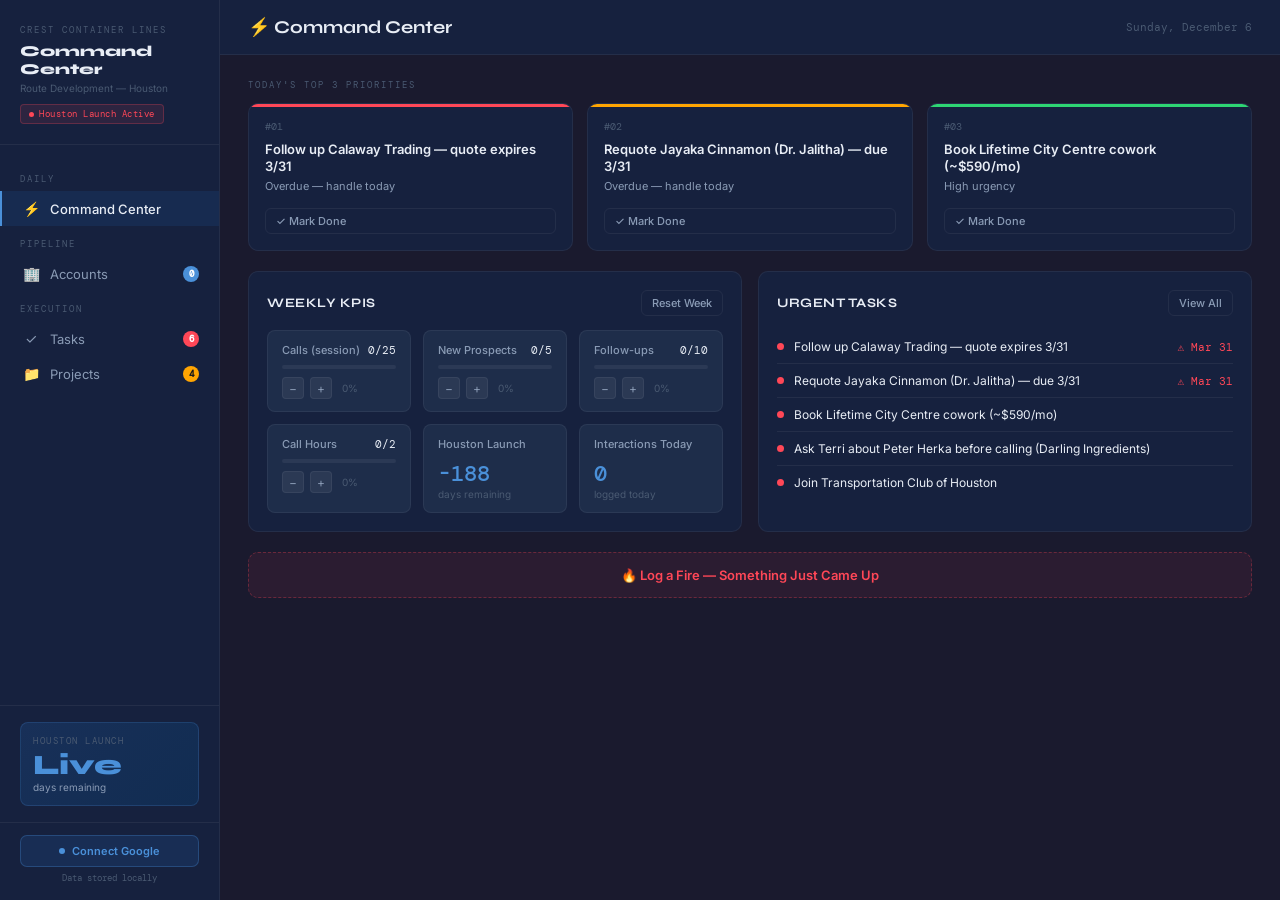
==== commit 03a90417: "Add files via upload" ====
--- a/hunter-command-center.html
+++ b/hunter-command-center.html
@@ -261,6 +261,22 @@
   .toast { position: fixed; bottom: 20px; left: 50%; transform: translateX(-50%) translateY(80px); background: var(--surface-2); border: 1px solid var(--border-hover); border-radius: 8px; padding: 10px 18px; font-size: 12px; color: var(--text); z-index: 200; transition: transform 0.25s ease; box-shadow: 0 4px 20px rgba(0,0,0,0.4); }
   .toast.show { transform: translateX(-50%) translateY(0); }
   .full-width { width: 100%; }
+
+  /* SYNC STATUS */
+  .sync-zone { padding: 12px 20px 16px; border-top: 1px solid var(--border); }
+  .sync-btn { width: 100%; padding: 8px 12px; border-radius: 7px; font-size: 11px; font-weight: 600; font-family: var(--font-body); cursor: pointer; transition: all 0.15s; display: flex; align-items: center; justify-content: center; gap: 7px; border: 1px solid rgba(74,144,217,0.3); background: rgba(27,58,107,0.5); color: #4a90d9; }
+  .sync-btn:hover { background: rgba(27,58,107,0.8); }
+  .sync-btn.connected { background: rgba(46,213,115,0.08); border-color: rgba(46,213,115,0.25); color: var(--cold); }
+  .sync-btn.syncing { background: rgba(255,165,2,0.08); border-color: rgba(255,165,2,0.25); color: var(--warm); }
+  .sync-btn.error { background: rgba(255,71,87,0.08); border-color: rgba(255,71,87,0.25); color: var(--hot); }
+  .sync-dot { width: 6px; height: 6px; border-radius: 50%; flex-shrink: 0; }
+  .sync-dot.green { background: var(--cold); }
+  .sync-dot.amber { background: var(--warm); animation: pulse 1s infinite; }
+  .sync-dot.red { background: var(--hot); }
+  .sync-dot.blue { background: #4a90d9; }
+  .sync-status-text { font-family: var(--font-mono); font-size: 9px; color: var(--text-muted); text-align: center; margin-top: 5px; }
+  .sync-disconnect { font-family: var(--font-mono); font-size: 9px; color: var(--text-muted); text-align: center; margin-top: 4px; cursor: pointer; text-decoration: underline; }
+  .sync-disconnect:hover { color: var(--hot); }
 </style>
 </head>
 <body>
@@ -287,6 +303,14 @@
       <div class="days" id="countdown-days">--</div>
       <div class="days-label">days remaining</div>
     </div>
+  </div>
+  <div class="sync-zone">
+    <button class="sync-btn" id="sync-btn" onclick="handleSyncClick()">
+      <span class="sync-dot blue" id="sync-dot"></span>
+      <span id="sync-btn-label">Connect Google</span>
+    </button>
+    <div class="sync-status-text" id="sync-status-text">Data stored locally</div>
+    <div class="sync-disconnect" id="sync-disconnect" style="display:none" onclick="disconnectGoogle()">Disconnect</div>
   </div>
 </nav>
 
@@ -1242,6 +1266,236 @@
 });
 
 // ============================================================
+// GOOGLE SHEETS SYNC
+// ============================================================
+const SHEETS_CONFIG = {
+  CLIENT_ID: localStorage.getItem('hcc_goog_client_id') || '',
+  SHEET_ID: '1GbfvlwEcSOt1Eqw-IPAQ1zFt4irNRy5iA23PmDf7Hyk',
+  SCOPES: 'https://www.googleapis.com/auth/spreadsheets',
+  DISCOVERY_DOC: 'https://sheets.googleapis.com/$discovery/rest?version=v4',
+};
+
+let gapiReady = false;
+let gisReady = false;
+let tokenClient = null;
+let syncStatus = 'disconnected'; // disconnected | connected | syncing | error
+let syncDebounceTimer = null;
+
+function setSyncStatus(status, msg) {
+  syncStatus = status;
+  const btn = document.getElementById('sync-btn');
+  const dot = document.getElementById('sync-dot');
+  const label = document.getElementById('sync-btn-label');
+  const statusText = document.getElementById('sync-status-text');
+  const disconnect = document.getElementById('sync-disconnect');
+
+  btn.className = 'sync-btn';
+  dot.className = 'sync-dot';
+
+  if (status === 'disconnected') {
+    dot.classList.add('blue'); label.textContent = 'Connect Google';
+    statusText.textContent = msg || 'Data stored locally';
+    disconnect.style.display = 'none';
+  } else if (status === 'connected') {
+    btn.classList.add('connected'); dot.classList.add('green');
+    label.textContent = 'Sheets Synced';
+    statusText.textContent = msg || 'Last sync: just now';
+    disconnect.style.display = 'block';
+  } else if (status === 'syncing') {
+    btn.classList.add('syncing'); dot.classList.add('amber');
+    label.textContent = 'Syncing...';
+    statusText.textContent = msg || 'Writing to Sheets...';
+    disconnect.style.display = 'block';
+  } else if (status === 'error') {
+    btn.classList.add('error'); dot.classList.add('red');
+    label.textContent = 'Sync Error';
+    statusText.textContent = msg || 'Check connection';
+    disconnect.style.display = 'block';
+  }
+}
+
+function loadGoogleLibs() {
+  // Load GAPI
+  const gapiScript = document.createElement('script');
+  gapiScript.src = 'https://apis.google.com/js/api.js';
+  gapiScript.onload = () => {
+    gapi.load('client', async () => {
+      await gapi.client.init({
+        discoveryDocs: [SHEETS_CONFIG.DISCOVERY_DOC],
+      });
+      gapiReady = true;
+      checkLibsReady();
+    });
+  };
+  document.head.appendChild(gapiScript);
+
+  // Load GIS
+  const gisScript = document.createElement('script');
+  gisScript.src = 'https://accounts.google.com/gsi/client';
+  gisScript.onload = () => {
+    gisReady = true;
+    checkLibsReady();
+  };
+  document.head.appendChild(gisScript);
+}
+
+function checkLibsReady() {
+  if (!gapiReady || !gisReady) return;
+  const clientId = localStorage.getItem('hcc_goog_client_id');
+  if (!clientId) {
+    // Prompt for client ID on first use
+    return;
+  }
+  initTokenClient(clientId);
+  // Auto-reconnect if we have a saved token
+  const savedToken = localStorage.getItem('hcc_goog_token');
+  if (savedToken) {
+    try {
+      const token = JSON.parse(savedToken);
+      gapi.client.setToken(token);
+      setSyncStatus('connected', 'Reconnected');
+      syncAllToSheets();
+    } catch(e) {
+      localStorage.removeItem('hcc_goog_token');
+    }
+  }
+}
+
+function initTokenClient(clientId) {
+  tokenClient = google.accounts.oauth2.initTokenClient({
+    client_id: clientId,
+    scope: SHEETS_CONFIG.SCOPES,
+    callback: async (resp) => {
+      if (resp.error) {
+        setSyncStatus('error', resp.error);
+        return;
+      }
+      localStorage.setItem('hcc_goog_token', JSON.stringify(gapi.client.getToken()));
+      setSyncStatus('connected', 'Connected');
+      showToast('Google Sheets connected');
+      await syncAllToSheets();
+    },
+  });
+}
+
+function handleSyncClick() {
+  if (syncStatus === 'connected' || syncStatus === 'syncing') {
+    syncAllToSheets();
+    return;
+  }
+  // First time — ask for client ID if not saved
+  let clientId = localStorage.getItem('hcc_goog_client_id');
+  if (!clientId) {
+    clientId = prompt('Paste your Google OAuth Client ID:');
+    if (!clientId) return;
+    localStorage.setItem('hcc_goog_client_id', clientId.trim());
+    initTokenClient(clientId.trim());
+  }
+  if (!tokenClient) { initTokenClient(clientId); }
+  if (gapi.client.getToken() === null) {
+    tokenClient.requestAccessToken({ prompt: 'consent' });
+  } else {
+    tokenClient.requestAccessToken({ prompt: '' });
+  }
+}
+
+function disconnectGoogle() {
+  const token = gapi.client.getToken();
+  if (token) google.accounts.oauth2.revoke(token.access_token, ()=>{});
+  gapi.client.setToken('');
+  localStorage.removeItem('hcc_goog_token');
+  setSyncStatus('disconnected', 'Disconnected');
+  showToast('Google disconnected');
+}
+
+// Debounced sync — waits 1.5s after last change before writing
+function scheduleSyncToSheets() {
+  if (syncStatus !== 'connected' && syncStatus !== 'syncing') return;
+  clearTimeout(syncDebounceTimer);
+  syncDebounceTimer = setTimeout(() => syncAllToSheets(), 1500);
+}
+
+async function syncAllToSheets() {
+  if (!gapiReady || !gapi.client.getToken()) return;
+  setSyncStatus('syncing', 'Writing to Sheets...');
+  try {
+    const accounts = DB.get('accounts');
+    const interactions = DB.get('interactions');
+    const tasks = DB.get('tasks');
+    const projects = DB.get('projects');
+    const kpis = DB.getObj('kpis');
+
+    await writeSheet('Contacts', [
+      ['id','company','contactName','contactTitle','phone','email','linkedin','prefContact','stage','commodity','lane','volume','project','forwarder','referral','notes','lastContacted','created'],
+      ...accounts.map(a=>[a.id,a.company,a.contactName||'',a.contactTitle||'',a.phone||'',a.email||'',a.linkedin||'',a.prefContact||'',a.stage,a.commodity||'',a.lane||'',a.volume||'',a.project||'',a.forwarder||'',a.referral||'',a.notes||'',a.lastContacted||'',a.created||''])
+    ]);
+
+    await writeSheet('Interactions', [
+      ['id','accountId','date','type','notes','followupDate'],
+      ...interactions.map(i=>[i.id,i.accountId,i.date,i.type,i.notes,i.followupDate||''])
+    ]);
+
+    await writeSheet('Tasks', [
+      ['id','name','urgency','project','due','recurrence','customDays','completed','created'],
+      ...tasks.map(t=>[t.id,t.name,t.urgency,t.project||'',t.due||'',t.recurrence||'none',t.customDays||'',t.completed?'TRUE':'FALSE',t.created||''])
+    ]);
+
+    await writeSheet('Projects', [
+      ['id','name','customer','status','color','desc','blocker','next','notes','created'],
+      ...projects.map(p=>[p.id,p.name,p.customer||'',p.status,p.color,p.desc||'',p.blocker||'',p.next||'',JSON.stringify(p.notes||[]),p.created||''])
+    ]);
+
+    await writeSheet('KPIs', [
+      ['key','value'],
+      ['calls', kpis.calls||0],
+      ['callsGoal', kpis.callsGoal||25],
+      ['prospects', kpis.prospects||0],
+      ['prospectsGoal', kpis.prospectsGoal||5],
+      ['followups', kpis.followups||0],
+      ['followupsGoal', kpis.followupsGoal||10],
+      ['callHours', kpis.callHours||0],
+      ['callHoursGoal', kpis.callHoursGoal||2],
+      ['weekStart', kpis.weekStart||''],
+    ]);
+
+    const now = new Date().toLocaleTimeString('en-US',{hour:'numeric',minute:'2-digit'});
+    setSyncStatus('connected', 'Last sync: '+now);
+    localStorage.setItem('hcc_goog_token', JSON.stringify(gapi.client.getToken()));
+  } catch(e) {
+    console.error('Sync error:', e);
+    if (e.status === 401) {
+      localStorage.removeItem('hcc_goog_token');
+      setSyncStatus('disconnected', 'Session expired — reconnect');
+    } else {
+      setSyncStatus('error', 'Sync failed — will retry');
+      setTimeout(()=>syncAllToSheets(), 5000);
+    }
+  }
+}
+
+async function writeSheet(tabName, rows) {
+  // Clear then write
+  await gapi.client.sheets.spreadsheets.values.clear({
+    spreadsheetId: SHEETS_CONFIG.SHEET_ID,
+    range: tabName,
+  });
+  if (rows.length <= 1) return; // header only, nothing to write
+  await gapi.client.sheets.spreadsheets.values.update({
+    spreadsheetId: SHEETS_CONFIG.SHEET_ID,
+    range: tabName + '!A1',
+    valueInputOption: 'RAW',
+    resource: { values: rows },
+  });
+}
+
+// Patch DB.set to trigger sync after every write
+const _originalSet = DB.set.bind(DB);
+DB.set = function(k, v) {
+  _originalSet(k, v);
+  scheduleSyncToSheets();
+};
+
+// ============================================================
 // INIT
 // ============================================================
 function init() {
@@ -1251,6 +1505,7 @@
   renderHome();
   updateBadges();
   setInterval(updateCountdown,60000);
+  loadGoogleLibs();
 }
 
 init();
